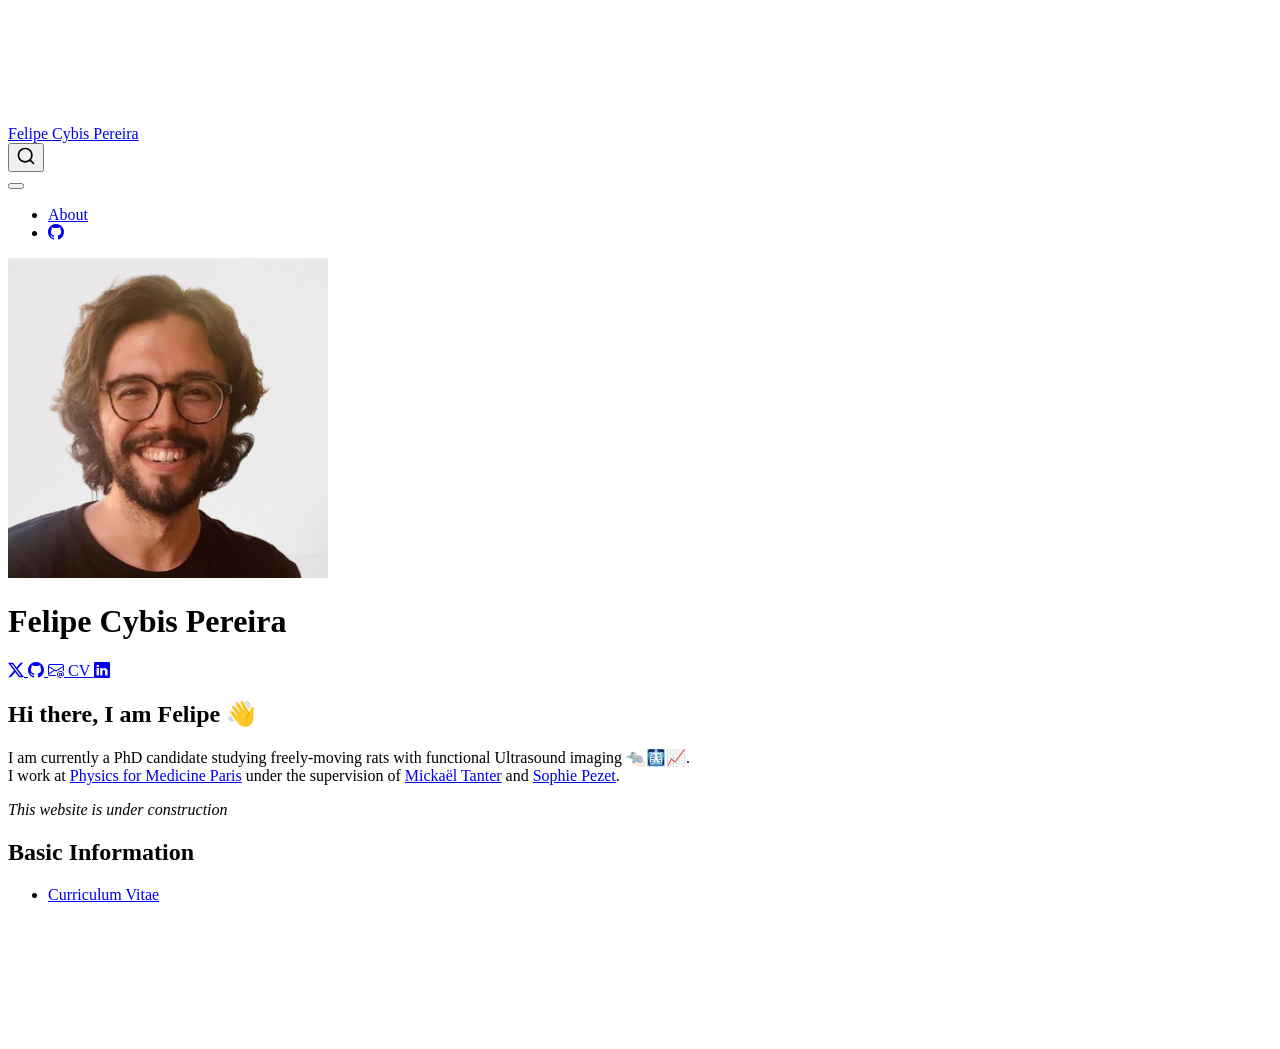
==== index.html @ 660c658f "Built site for gh-pages" ====
<!DOCTYPE html>
<html xmlns="http://www.w3.org/1999/xhtml" lang="en" xml:lang="en"><head>

<meta charset="utf-8">
<meta name="generator" content="quarto-1.5.45">

<meta name="viewport" content="width=device-width, initial-scale=1.0, user-scalable=yes">


<title>Felipe Cybis Pereira</title>
<style>
code{white-space: pre-wrap;}
span.smallcaps{font-variant: small-caps;}
div.columns{display: flex; gap: min(4vw, 1.5em);}
div.column{flex: auto; overflow-x: auto;}
div.hanging-indent{margin-left: 1.5em; text-indent: -1.5em;}
ul.task-list{list-style: none;}
ul.task-list li input[type="checkbox"] {
  width: 0.8em;
  margin: 0 0.8em 0.2em -1em; /* quarto-specific, see https://github.com/quarto-dev/quarto-cli/issues/4556 */ 
  vertical-align: middle;
}
</style>


<script src="site_libs/quarto-nav/quarto-nav.js"></script>
<script src="site_libs/quarto-nav/headroom.min.js"></script>
<script src="site_libs/clipboard/clipboard.min.js"></script>
<script src="site_libs/quarto-search/autocomplete.umd.js"></script>
<script src="site_libs/quarto-search/fuse.min.js"></script>
<script src="site_libs/quarto-search/quarto-search.js"></script>
<meta name="quarto:offset" content="./">
<script src="site_libs/quarto-html/quarto.js"></script>
<script src="site_libs/quarto-html/popper.min.js"></script>
<script src="site_libs/quarto-html/tippy.umd.min.js"></script>
<link href="site_libs/quarto-html/tippy.css" rel="stylesheet">
<link href="site_libs/quarto-html/quarto-syntax-highlighting.css" rel="stylesheet" id="quarto-text-highlighting-styles">
<script src="site_libs/bootstrap/bootstrap.min.js"></script>
<link href="site_libs/bootstrap/bootstrap-icons.css" rel="stylesheet">
<link href="site_libs/bootstrap/bootstrap.min.css" rel="stylesheet" id="quarto-bootstrap" data-mode="light">
<script id="quarto-search-options" type="application/json">{
  "location": "navbar",
  "copy-button": false,
  "collapse-after": 3,
  "panel-placement": "end",
  "type": "overlay",
  "limit": 50,
  "keyboard-shortcut": [
    "f",
    "/",
    "s"
  ],
  "show-item-context": false,
  "language": {
    "search-no-results-text": "No results",
    "search-matching-documents-text": "matching documents",
    "search-copy-link-title": "Copy link to search",
    "search-hide-matches-text": "Hide additional matches",
    "search-more-match-text": "more match in this document",
    "search-more-matches-text": "more matches in this document",
    "search-clear-button-title": "Clear",
    "search-text-placeholder": "",
    "search-detached-cancel-button-title": "Cancel",
    "search-submit-button-title": "Submit",
    "search-label": "Search"
  }
}</script>


<link rel="stylesheet" href="styles.css">
</head>

<body class="nav-fixed">

<div id="quarto-search-results"></div>
  <header id="quarto-header" class="headroom fixed-top">
    <nav class="navbar navbar-expand-lg " data-bs-theme="dark">
      <div class="navbar-container container-fluid">
      <div class="navbar-brand-container mx-auto">
    <a class="navbar-brand" href="./index.html">
    <span class="navbar-title">Felipe Cybis Pereira</span>
    </a>
  </div>
            <div id="quarto-search" class="" title="Search"></div>
          <button class="navbar-toggler" type="button" data-bs-toggle="collapse" data-bs-target="#navbarCollapse" aria-controls="navbarCollapse" role="menu" aria-expanded="false" aria-label="Toggle navigation" onclick="if (window.quartoToggleHeadroom) { window.quartoToggleHeadroom(); }">
  <span class="navbar-toggler-icon"></span>
</button>
          <div class="collapse navbar-collapse" id="navbarCollapse">
            <ul class="navbar-nav navbar-nav-scroll ms-auto">
  <li class="nav-item">
    <a class="nav-link active" href="./index.html" aria-current="page"> 
<span class="menu-text">About</span></a>
  </li>  
  <li class="nav-item compact">
    <a class="nav-link" href="https://github.com/FelipeCybis/felipecybis.github.io"> <i class="bi bi-github" role="img">
</i> 
<span class="menu-text"></span></a>
  </li>  
</ul>
          </div> <!-- /navcollapse -->
            <div class="quarto-navbar-tools">
</div>
      </div> <!-- /container-fluid -->
    </nav>
</header>
<!-- content -->
<div id="quarto-content" class="quarto-container page-columns page-rows-contents page-layout-full page-navbar">
<!-- sidebar -->
<!-- margin-sidebar -->
    
<!-- main -->
<div class="quarto-about-trestles column-page">
  <div class="about-entity">
    <img src="img/profile.png" class="about-image
  round " style="height: 20em; width: 20em;">
<header id="title-block-header" class="quarto-title-block default">
<div class="quarto-title">
<h1 class="title">Felipe Cybis Pereira</h1>
</div>
<div class="quarto-title-meta column-page">
  </div>
</header>
    <div class="about-links">
  <a href="https://x.com/FCybis" class="about-link" rel="" target="">
    <i class="bi bi-twitter-x"></i>
     <span class="about-link-text"></span>
  </a>
  <a href="https://github.com/FelipeCybis" class="about-link" rel="" target="">
    <i class="bi bi-github"></i>
     <span class="about-link-text"></span>
  </a>
  <a href="mailto:felipe.cybispereira@gmail.com" class="about-link" rel="" target="">
    <i class="bi bi-envelope-at"></i>
     <span class="about-link-text"></span>
  </a>
  <a href="https://felipecybis.github.io/curriculum_vitae/resume.pdf" class="about-link" rel="" target="">
    <i class="bi bi-CV"></i>
     <span class="about-link-text">CV</span>
  </a>
  <a href="https://www.linkedin.com/in/felipe-cybis-pereira-52ba0214b/" class="about-link" rel="" target="">
    <i class="bi bi-linkedin"></i>
     <span class="about-link-text"></span>
  </a>
</div>
  </div>
  <div class="about-contents"><main class="content column-page" id="quarto-document-content">
<section id="hi-there-i-am-felipe" class="level2">
<h2 data-anchor-id="hi-there-i-am-felipe">Hi there, I am Felipe 👋</h2>
<p>I am currently a PhD candidate studying freely-moving rats with functional Ultrasound imaging 🐀🩻📈.<br>
I work at <a href="https://www.physicsformedicine.espci.fr">Physics for Medicine Paris</a> under the supervision of <a href="https://www.physicsformedicine.espci.fr/tanter-mickael/">Mickaël Tanter</a> and <a href="https://www.physicsformedicine.espci.fr/pezet-sophie/">Sophie Pezet</a>.</p>
<p><em>This website is under construction</em></p>
</section>
<section id="basic-information" class="level2">
<h2 data-anchor-id="basic-information">Basic Information</h2>
<ul>
<li><a href="https://felipecybis.github.io/curriculum_vitae/resume.pdf">Curriculum Vitae</a></li>
</ul>


</section>
</main></div>
</div>
 <!-- /main -->
<script id="quarto-html-after-body" type="application/javascript">
window.document.addEventListener("DOMContentLoaded", function (event) {
  const toggleBodyColorMode = (bsSheetEl) => {
    const mode = bsSheetEl.getAttribute("data-mode");
    const bodyEl = window.document.querySelector("body");
    if (mode === "dark") {
      bodyEl.classList.add("quarto-dark");
      bodyEl.classList.remove("quarto-light");
    } else {
      bodyEl.classList.add("quarto-light");
      bodyEl.classList.remove("quarto-dark");
    }
  }
  const toggleBodyColorPrimary = () => {
    const bsSheetEl = window.document.querySelector("link#quarto-bootstrap");
    if (bsSheetEl) {
      toggleBodyColorMode(bsSheetEl);
    }
  }
  toggleBodyColorPrimary();  
  const isCodeAnnotation = (el) => {
    for (const clz of el.classList) {
      if (clz.startsWith('code-annotation-')) {                     
        return true;
      }
    }
    return false;
  }
  const onCopySuccess = function(e) {
    // button target
    const button = e.trigger;
    // don't keep focus
    button.blur();
    // flash "checked"
    button.classList.add('code-copy-button-checked');
    var currentTitle = button.getAttribute("title");
    button.setAttribute("title", "Copied!");
    let tooltip;
    if (window.bootstrap) {
      button.setAttribute("data-bs-toggle", "tooltip");
      button.setAttribute("data-bs-placement", "left");
      button.setAttribute("data-bs-title", "Copied!");
      tooltip = new bootstrap.Tooltip(button, 
        { trigger: "manual", 
          customClass: "code-copy-button-tooltip",
          offset: [0, -8]});
      tooltip.show();    
    }
    setTimeout(function() {
      if (tooltip) {
        tooltip.hide();
        button.removeAttribute("data-bs-title");
        button.removeAttribute("data-bs-toggle");
        button.removeAttribute("data-bs-placement");
      }
      button.setAttribute("title", currentTitle);
      button.classList.remove('code-copy-button-checked');
    }, 1000);
    // clear code selection
    e.clearSelection();
  }
  const getTextToCopy = function(trigger) {
      const codeEl = trigger.previousElementSibling.cloneNode(true);
      for (const childEl of codeEl.children) {
        if (isCodeAnnotation(childEl)) {
          childEl.remove();
        }
      }
      return codeEl.innerText;
  }
  const clipboard = new window.ClipboardJS('.code-copy-button:not([data-in-quarto-modal])', {
    text: getTextToCopy
  });
  clipboard.on('success', onCopySuccess);
  if (window.document.getElementById('quarto-embedded-source-code-modal')) {
    // For code content inside modals, clipBoardJS needs to be initialized with a container option
    // TODO: Check when it could be a function (https://github.com/zenorocha/clipboard.js/issues/860)
    const clipboardModal = new window.ClipboardJS('.code-copy-button[data-in-quarto-modal]', {
      text: getTextToCopy,
      container: window.document.getElementById('quarto-embedded-source-code-modal')
    });
    clipboardModal.on('success', onCopySuccess);
  }
    var localhostRegex = new RegExp(/^(?:http|https):\/\/localhost\:?[0-9]*\//);
    var mailtoRegex = new RegExp(/^mailto:/);
      var filterRegex = new RegExp("https:\/\/FelipeCybis\.github\.io\/felipecybis\.github\.io\/");
    var isInternal = (href) => {
        return filterRegex.test(href) || localhostRegex.test(href) || mailtoRegex.test(href);
    }
    // Inspect non-navigation links and adorn them if external
 	var links = window.document.querySelectorAll('a[href]:not(.nav-link):not(.navbar-brand):not(.toc-action):not(.sidebar-link):not(.sidebar-item-toggle):not(.pagination-link):not(.no-external):not([aria-hidden]):not(.dropdown-item):not(.quarto-navigation-tool):not(.about-link)');
    for (var i=0; i<links.length; i++) {
      const link = links[i];
      if (!isInternal(link.href)) {
        // undo the damage that might have been done by quarto-nav.js in the case of
        // links that we want to consider external
        if (link.dataset.originalHref !== undefined) {
          link.href = link.dataset.originalHref;
        }
      }
    }
  function tippyHover(el, contentFn, onTriggerFn, onUntriggerFn) {
    const config = {
      allowHTML: true,
      maxWidth: 500,
      delay: 100,
      arrow: false,
      appendTo: function(el) {
          return el.parentElement;
      },
      interactive: true,
      interactiveBorder: 10,
      theme: 'quarto',
      placement: 'bottom-start',
    };
    if (contentFn) {
      config.content = contentFn;
    }
    if (onTriggerFn) {
      config.onTrigger = onTriggerFn;
    }
    if (onUntriggerFn) {
      config.onUntrigger = onUntriggerFn;
    }
    window.tippy(el, config); 
  }
  const noterefs = window.document.querySelectorAll('a[role="doc-noteref"]');
  for (var i=0; i<noterefs.length; i++) {
    const ref = noterefs[i];
    tippyHover(ref, function() {
      // use id or data attribute instead here
      let href = ref.getAttribute('data-footnote-href') || ref.getAttribute('href');
      try { href = new URL(href).hash; } catch {}
      const id = href.replace(/^#\/?/, "");
      const note = window.document.getElementById(id);
      if (note) {
        return note.innerHTML;
      } else {
        return "";
      }
    });
  }
  const xrefs = window.document.querySelectorAll('a.quarto-xref');
  const processXRef = (id, note) => {
    // Strip column container classes
    const stripColumnClz = (el) => {
      el.classList.remove("page-full", "page-columns");
      if (el.children) {
        for (const child of el.children) {
          stripColumnClz(child);
        }
      }
    }
    stripColumnClz(note)
    if (id === null || id.startsWith('sec-')) {
      // Special case sections, only their first couple elements
      const container = document.createElement("div");
      if (note.children && note.children.length > 2) {
        container.appendChild(note.children[0].cloneNode(true));
        for (let i = 1; i < note.children.length; i++) {
          const child = note.children[i];
          if (child.tagName === "P" && child.innerText === "") {
            continue;
          } else {
            container.appendChild(child.cloneNode(true));
            break;
          }
        }
        if (window.Quarto?.typesetMath) {
          window.Quarto.typesetMath(container);
        }
        return container.innerHTML
      } else {
        if (window.Quarto?.typesetMath) {
          window.Quarto.typesetMath(note);
        }
        return note.innerHTML;
      }
    } else {
      // Remove any anchor links if they are present
      const anchorLink = note.querySelector('a.anchorjs-link');
      if (anchorLink) {
        anchorLink.remove();
      }
      if (window.Quarto?.typesetMath) {
        window.Quarto.typesetMath(note);
      }
      // TODO in 1.5, we should make sure this works without a callout special case
      if (note.classList.contains("callout")) {
        return note.outerHTML;
      } else {
        return note.innerHTML;
      }
    }
  }
  for (var i=0; i<xrefs.length; i++) {
    const xref = xrefs[i];
    tippyHover(xref, undefined, function(instance) {
      instance.disable();
      let url = xref.getAttribute('href');
      let hash = undefined; 
      if (url.startsWith('#')) {
        hash = url;
      } else {
        try { hash = new URL(url).hash; } catch {}
      }
      if (hash) {
        const id = hash.replace(/^#\/?/, "");
        const note = window.document.getElementById(id);
        if (note !== null) {
          try {
            const html = processXRef(id, note.cloneNode(true));
            instance.setContent(html);
          } finally {
            instance.enable();
            instance.show();
          }
        } else {
          // See if we can fetch this
          fetch(url.split('#')[0])
          .then(res => res.text())
          .then(html => {
            const parser = new DOMParser();
            const htmlDoc = parser.parseFromString(html, "text/html");
            const note = htmlDoc.getElementById(id);
            if (note !== null) {
              const html = processXRef(id, note);
              instance.setContent(html);
            } 
          }).finally(() => {
            instance.enable();
            instance.show();
          });
        }
      } else {
        // See if we can fetch a full url (with no hash to target)
        // This is a special case and we should probably do some content thinning / targeting
        fetch(url)
        .then(res => res.text())
        .then(html => {
          const parser = new DOMParser();
          const htmlDoc = parser.parseFromString(html, "text/html");
          const note = htmlDoc.querySelector('main.content');
          if (note !== null) {
            // This should only happen for chapter cross references
            // (since there is no id in the URL)
            // remove the first header
            if (note.children.length > 0 && note.children[0].tagName === "HEADER") {
              note.children[0].remove();
            }
            const html = processXRef(null, note);
            instance.setContent(html);
          } 
        }).finally(() => {
          instance.enable();
          instance.show();
        });
      }
    }, function(instance) {
    });
  }
      let selectedAnnoteEl;
      const selectorForAnnotation = ( cell, annotation) => {
        let cellAttr = 'data-code-cell="' + cell + '"';
        let lineAttr = 'data-code-annotation="' +  annotation + '"';
        const selector = 'span[' + cellAttr + '][' + lineAttr + ']';
        return selector;
      }
      const selectCodeLines = (annoteEl) => {
        const doc = window.document;
        const targetCell = annoteEl.getAttribute("data-target-cell");
        const targetAnnotation = annoteEl.getAttribute("data-target-annotation");
        const annoteSpan = window.document.querySelector(selectorForAnnotation(targetCell, targetAnnotation));
        const lines = annoteSpan.getAttribute("data-code-lines").split(",");
        const lineIds = lines.map((line) => {
          return targetCell + "-" + line;
        })
        let top = null;
        let height = null;
        let parent = null;
        if (lineIds.length > 0) {
            //compute the position of the single el (top and bottom and make a div)
            const el = window.document.getElementById(lineIds[0]);
            top = el.offsetTop;
            height = el.offsetHeight;
            parent = el.parentElement.parentElement;
          if (lineIds.length > 1) {
            const lastEl = window.document.getElementById(lineIds[lineIds.length - 1]);
            const bottom = lastEl.offsetTop + lastEl.offsetHeight;
            height = bottom - top;
          }
          if (top !== null && height !== null && parent !== null) {
            // cook up a div (if necessary) and position it 
            let div = window.document.getElementById("code-annotation-line-highlight");
            if (div === null) {
              div = window.document.createElement("div");
              div.setAttribute("id", "code-annotation-line-highlight");
              div.style.position = 'absolute';
              parent.appendChild(div);
            }
            div.style.top = top - 2 + "px";
            div.style.height = height + 4 + "px";
            div.style.left = 0;
            let gutterDiv = window.document.getElementById("code-annotation-line-highlight-gutter");
            if (gutterDiv === null) {
              gutterDiv = window.document.createElement("div");
              gutterDiv.setAttribute("id", "code-annotation-line-highlight-gutter");
              gutterDiv.style.position = 'absolute';
              const codeCell = window.document.getElementById(targetCell);
              const gutter = codeCell.querySelector('.code-annotation-gutter');
              gutter.appendChild(gutterDiv);
            }
            gutterDiv.style.top = top - 2 + "px";
            gutterDiv.style.height = height + 4 + "px";
          }
          selectedAnnoteEl = annoteEl;
        }
      };
      const unselectCodeLines = () => {
        const elementsIds = ["code-annotation-line-highlight", "code-annotation-line-highlight-gutter"];
        elementsIds.forEach((elId) => {
          const div = window.document.getElementById(elId);
          if (div) {
            div.remove();
          }
        });
        selectedAnnoteEl = undefined;
      };
        // Handle positioning of the toggle
    window.addEventListener(
      "resize",
      throttle(() => {
        elRect = undefined;
        if (selectedAnnoteEl) {
          selectCodeLines(selectedAnnoteEl);
        }
      }, 10)
    );
    function throttle(fn, ms) {
    let throttle = false;
    let timer;
      return (...args) => {
        if(!throttle) { // first call gets through
            fn.apply(this, args);
            throttle = true;
        } else { // all the others get throttled
            if(timer) clearTimeout(timer); // cancel #2
            timer = setTimeout(() => {
              fn.apply(this, args);
              timer = throttle = false;
            }, ms);
        }
      };
    }
      // Attach click handler to the DT
      const annoteDls = window.document.querySelectorAll('dt[data-target-cell]');
      for (const annoteDlNode of annoteDls) {
        annoteDlNode.addEventListener('click', (event) => {
          const clickedEl = event.target;
          if (clickedEl !== selectedAnnoteEl) {
            unselectCodeLines();
            const activeEl = window.document.querySelector('dt[data-target-cell].code-annotation-active');
            if (activeEl) {
              activeEl.classList.remove('code-annotation-active');
            }
            selectCodeLines(clickedEl);
            clickedEl.classList.add('code-annotation-active');
          } else {
            // Unselect the line
            unselectCodeLines();
            clickedEl.classList.remove('code-annotation-active');
          }
        });
      }
  const findCites = (el) => {
    const parentEl = el.parentElement;
    if (parentEl) {
      const cites = parentEl.dataset.cites;
      if (cites) {
        return {
          el,
          cites: cites.split(' ')
        };
      } else {
        return findCites(el.parentElement)
      }
    } else {
      return undefined;
    }
  };
  var bibliorefs = window.document.querySelectorAll('a[role="doc-biblioref"]');
  for (var i=0; i<bibliorefs.length; i++) {
    const ref = bibliorefs[i];
    const citeInfo = findCites(ref);
    if (citeInfo) {
      tippyHover(citeInfo.el, function() {
        var popup = window.document.createElement('div');
        citeInfo.cites.forEach(function(cite) {
          var citeDiv = window.document.createElement('div');
          citeDiv.classList.add('hanging-indent');
          citeDiv.classList.add('csl-entry');
          var biblioDiv = window.document.getElementById('ref-' + cite);
          if (biblioDiv) {
            citeDiv.innerHTML = biblioDiv.innerHTML;
          }
          popup.appendChild(citeDiv);
        });
        return popup.innerHTML;
      });
    }
  }
});
</script>
</div> <!-- /content -->




</body></html>
---- site_libs/quarto-html/tippy.css ----
.tippy-box[data-animation=fade][data-state=hidden]{opacity:0}[data-tippy-root]{max-width:calc(100vw - 10px)}.tippy-box{position:relative;background-color:#333;color:#fff;border-radius:4px;font-size:14px;line-height:1.4;white-space:normal;outline:0;transition-property:transform,visibility,opacity}.tippy-box[data-placement^=top]>.tippy-arrow{bottom:0}.tippy-box[data-placement^=top]>.tippy-arrow:before{bottom:-7px;left:0;border-width:8px 8px 0;border-top-color:initial;transform-origin:center top}.tippy-box[data-placement^=bottom]>.tippy-arrow{top:0}.tippy-box[data-placement^=bottom]>.tippy-arrow:before{top:-7px;left:0;border-width:0 8px 8px;border-bottom-color:initial;transform-origin:center bottom}.tippy-box[data-placement^=left]>.tippy-arrow{right:0}.tippy-box[data-placement^=left]>.tippy-arrow:before{border-width:8px 0 8px 8px;border-left-color:initial;right:-7px;transform-origin:center left}.tippy-box[data-placement^=right]>.tippy-arrow{left:0}.tippy-box[data-placement^=right]>.tippy-arrow:before{left:-7px;border-width:8px 8px 8px 0;border-right-color:initial;transform-origin:center right}.tippy-box[data-inertia][data-state=visible]{transition-timing-function:cubic-bezier(.54,1.5,.38,1.11)}.tippy-arrow{width:16px;height:16px;color:#333}.tippy-arrow:before{content:"";position:absolute;border-color:transparent;border-style:solid}.tippy-content{position:relative;padding:5px 9px;z-index:1}
---- site_libs/quarto-html/quarto-syntax-highlighting.css ----
/* quarto syntax highlight colors */
:root {
  --quarto-hl-ot-color: #003B4F;
  --quarto-hl-at-color: #657422;
  --quarto-hl-ss-color: #20794D;
  --quarto-hl-an-color: #5E5E5E;
  --quarto-hl-fu-color: #4758AB;
  --quarto-hl-st-color: #20794D;
  --quarto-hl-cf-color: #003B4F;
  --quarto-hl-op-color: #5E5E5E;
  --quarto-hl-er-color: #AD0000;
  --quarto-hl-bn-color: #AD0000;
  --quarto-hl-al-color: #AD0000;
  --quarto-hl-va-color: #111111;
  --quarto-hl-bu-color: inherit;
  --quarto-hl-ex-color: inherit;
  --quarto-hl-pp-color: #AD0000;
  --quarto-hl-in-color: #5E5E5E;
  --quarto-hl-vs-color: #20794D;
  --quarto-hl-wa-color: #5E5E5E;
  --quarto-hl-do-color: #5E5E5E;
  --quarto-hl-im-color: #00769E;
  --quarto-hl-ch-color: #20794D;
  --quarto-hl-dt-color: #AD0000;
  --quarto-hl-fl-color: #AD0000;
  --quarto-hl-co-color: #5E5E5E;
  --quarto-hl-cv-color: #5E5E5E;
  --quarto-hl-cn-color: #8f5902;
  --quarto-hl-sc-color: #5E5E5E;
  --quarto-hl-dv-color: #AD0000;
  --quarto-hl-kw-color: #003B4F;
}

/* other quarto variables */
:root {
  --quarto-font-monospace: SFMono-Regular, Menlo, Monaco, Consolas, "Liberation Mono", "Courier New", monospace;
}

pre > code.sourceCode > span {
  color: #003B4F;
}

code span {
  color: #003B4F;
}

code.sourceCode > span {
  color: #003B4F;
}

div.sourceCode,
div.sourceCode pre.sourceCode {
  color: #003B4F;
}

code span.ot {
  color: #003B4F;
  font-style: inherit;
}

code span.at {
  color: #657422;
  font-style: inherit;
}

code span.ss {
  color: #20794D;
  font-style: inherit;
}

code span.an {
  color: #5E5E5E;
  font-style: inherit;
}

code span.fu {
  color: #4758AB;
  font-style: inherit;
}

code span.st {
  color: #20794D;
  font-style: inherit;
}

code span.cf {
  color: #003B4F;
  font-weight: bold;
  font-style: inherit;
}

code span.op {
  color: #5E5E5E;
  font-style: inherit;
}

code span.er {
  color: #AD0000;
  font-style: inherit;
}

code span.bn {
  color: #AD0000;
  font-style: inherit;
}

code span.al {
  color: #AD0000;
  font-style: inherit;
}

code span.va {
  color: #111111;
  font-style: inherit;
}

code span.bu {
  font-style: inherit;
}

code span.ex {
  font-style: inherit;
}

code span.pp {
  color: #AD0000;
  font-style: inherit;
}

code span.in {
  color: #5E5E5E;
  font-style: inherit;
}

code span.vs {
  color: #20794D;
  font-style: inherit;
}

code span.wa {
  color: #5E5E5E;
  font-style: italic;
}

code span.do {
  color: #5E5E5E;
  font-style: italic;
}

code span.im {
  color: #00769E;
  font-style: inherit;
}

code span.ch {
  color: #20794D;
  font-style: inherit;
}

code span.dt {
  color: #AD0000;
  font-style: inherit;
}

code span.fl {
  color: #AD0000;
  font-style: inherit;
}

code span.co {
  color: #5E5E5E;
  font-style: inherit;
}

code span.cv {
  color: #5E5E5E;
  font-style: italic;
}

code span.cn {
  color: #8f5902;
  font-style: inherit;
}

code span.sc {
  color: #5E5E5E;
  font-style: inherit;
}

code span.dv {
  color: #AD0000;
  font-style: inherit;
}

code span.kw {
  color: #003B4F;
  font-weight: bold;
  font-style: inherit;
}

.prevent-inlining {
  content: "</";
}

/*# sourceMappingURL=debc5d5d77c3f9108843748ff7464032.css.map */
---- styles.css ----
/* css styles */
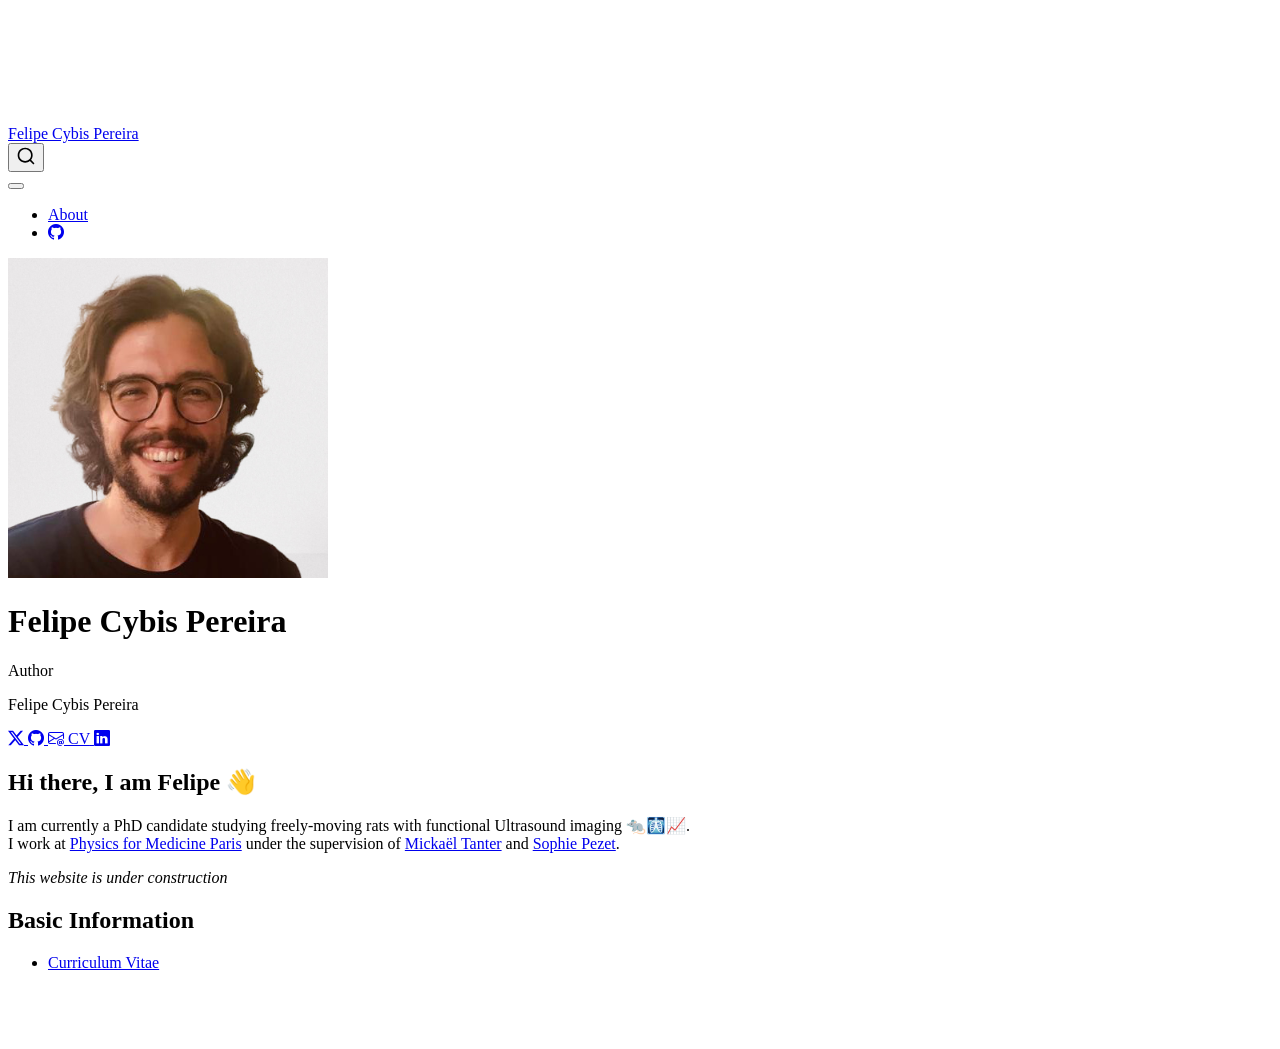
==== commit 81c1b7e9: "Built site for gh-pages" ====
--- a/index.html
+++ b/index.html
@@ -6,6 +6,7 @@
 
 <meta name="viewport" content="width=device-width, initial-scale=1.0, user-scalable=yes">
 
+<meta name="author" content="Felipe Cybis Pereira">
 
 <title>Felipe Cybis Pereira</title>
 <style>
@@ -118,6 +119,12 @@
 <h1 class="title">Felipe Cybis Pereira</h1>
 </div>
 <div class="quarto-title-meta column-page">
+    <div>
+    <div class="quarto-title-meta-heading">Author</div>
+    <div class="quarto-title-meta-contents">
+             <p>Felipe Cybis Pereira </p>
+          </div>
+  </div>
   </div>
 </header>
     <div class="about-links">
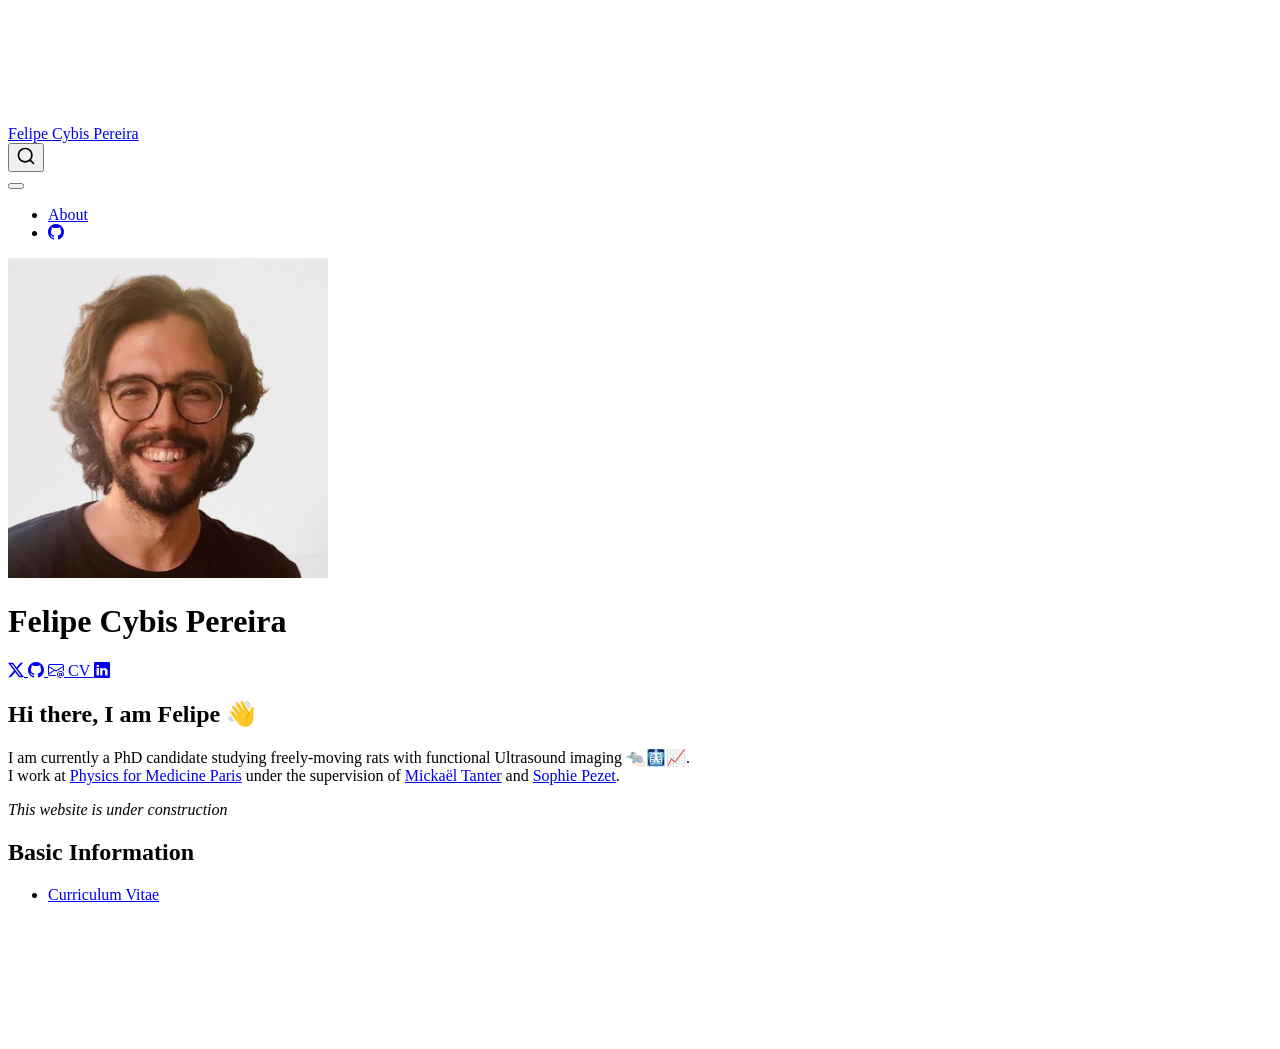
==== commit 0383cc3f: "Built site for gh-pages" ====
--- a/index.html
+++ b/index.html
@@ -6,7 +6,6 @@
 
 <meta name="viewport" content="width=device-width, initial-scale=1.0, user-scalable=yes">
 
-<meta name="author" content="Felipe Cybis Pereira">
 
 <title>Felipe Cybis Pereira</title>
 <style>
@@ -119,12 +118,6 @@
 <h1 class="title">Felipe Cybis Pereira</h1>
 </div>
 <div class="quarto-title-meta column-page">
-    <div>
-    <div class="quarto-title-meta-heading">Author</div>
-    <div class="quarto-title-meta-contents">
-             <p>Felipe Cybis Pereira </p>
-          </div>
-  </div>
   </div>
 </header>
     <div class="about-links">
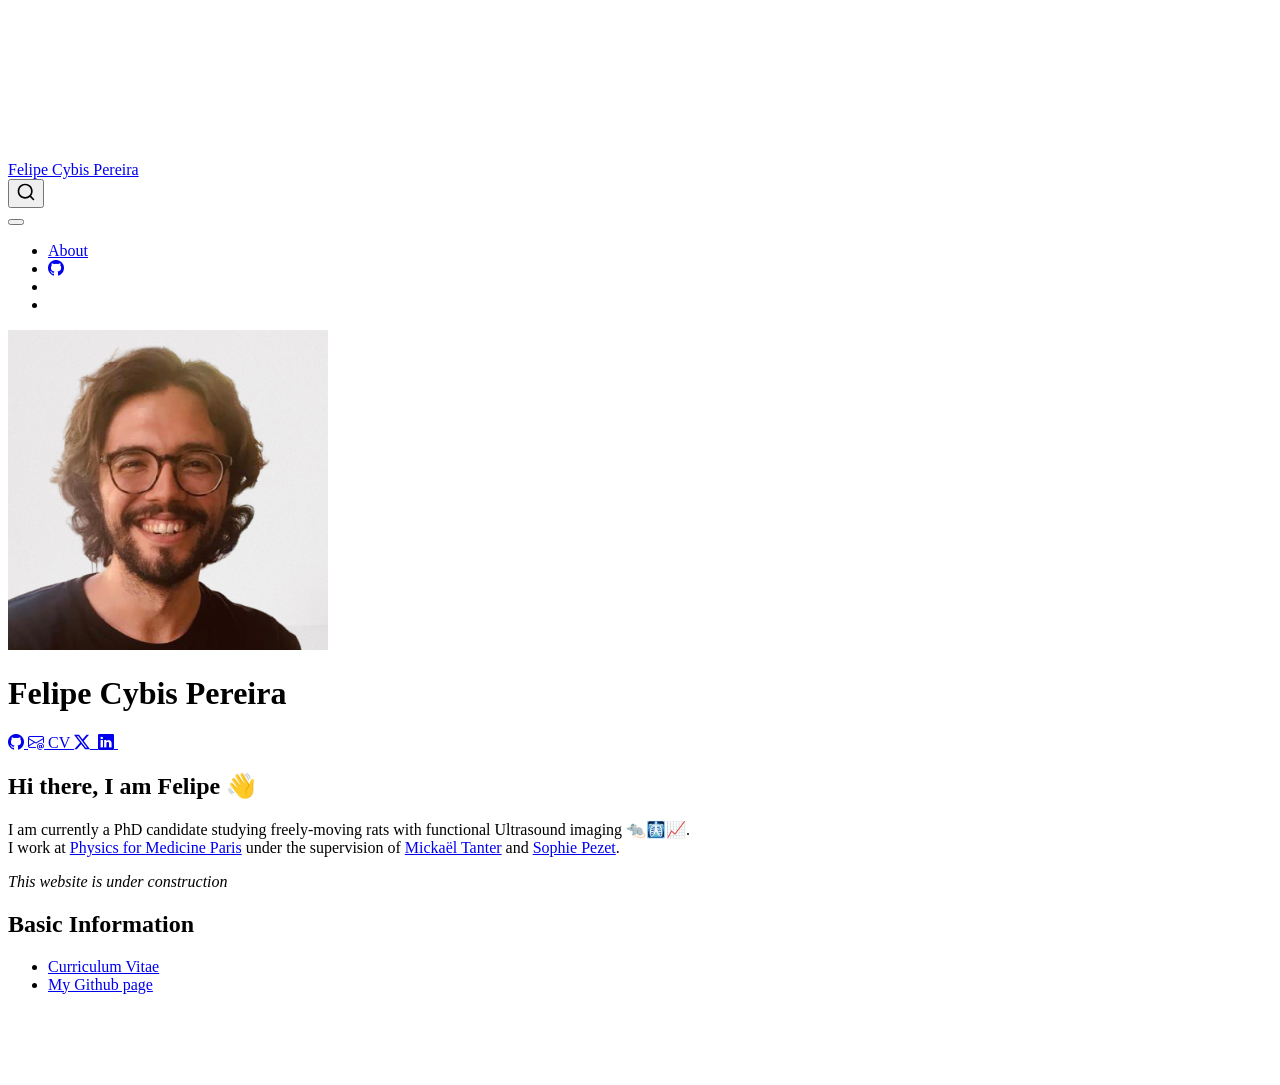
==== commit a3eac112: "Built site for gh-pages" ====
--- a/index.html
+++ b/index.html
@@ -38,6 +38,7 @@
 <script src="site_libs/bootstrap/bootstrap.min.js"></script>
 <link href="site_libs/bootstrap/bootstrap-icons.css" rel="stylesheet">
 <link href="site_libs/bootstrap/bootstrap.min.css" rel="stylesheet" id="quarto-bootstrap" data-mode="light">
+<script src="site_libs/quarto-contrib/iconify-2.1.0/iconify-icon.min.js"></script>
 <script id="quarto-search-options" type="application/json">{
   "location": "navbar",
   "copy-button": false,
@@ -95,6 +96,14 @@
     <a class="nav-link" href="https://github.com/FelipeCybis/felipecybis.github.io"> <i class="bi bi-github" role="img">
 </i> 
 <span class="menu-text"></span></a>
+  </li>  
+  <li class="nav-item">
+    <a class="nav-link" href="https://bsky.app/profile/felipecybis.bsky.social"> 
+<span class="menu-text"><iconify-icon role="img" inline="" icon="fa6-brands:bluesky" aria-label="Icon bluesky from fa6-brands Iconify.design set." title="Icon bluesky from fa6-brands Iconify.design set."></iconify-icon></span></a>
+  </li>  
+  <li class="nav-item">
+    <a class="nav-link" href="https://orcid.org/0009-0009-6124-0466"> 
+<span class="menu-text"><iconify-icon role="img" inline="" icon="fa6-brands:orcid" aria-label="Icon orcid from fa6-brands Iconify.design set." title="Icon orcid from fa6-brands Iconify.design set."></iconify-icon></span></a>
   </li>  
 </ul>
           </div> <!-- /navcollapse -->
@@ -121,25 +130,30 @@
   </div>
 </header>
     <div class="about-links">
+  <a href="https://github.com/FelipeCybis" class="about-link" rel="" target="">
+    <i class="bi bi-github"></i>
+     <span class="about-link-text"></span>
+  </a>
+  <a href="mailto:felipe.cybispereira@gmail.com" class="about-link" rel="" target="">
+    <i class="bi bi-envelope-at"></i>
+     <span class="about-link-text"></span>
+  </a>
+  <a href="https://felipecybis.github.io/curriculum_vitae/resume.pdf" class="about-link" rel="" target="">
+     <span class="about-link-text">CV</span>
+  </a>
   <a href="https://x.com/FCybis" class="about-link" rel="" target="">
     <i class="bi bi-twitter-x"></i>
      <span class="about-link-text"></span>
   </a>
-  <a href="https://github.com/FelipeCybis" class="about-link" rel="" target="">
-    <i class="bi bi-github"></i>
-     <span class="about-link-text"></span>
-  </a>
-  <a href="mailto:felipe.cybispereira@gmail.com" class="about-link" rel="" target="">
-    <i class="bi bi-envelope-at"></i>
-     <span class="about-link-text"></span>
-  </a>
-  <a href="https://felipecybis.github.io/curriculum_vitae/resume.pdf" class="about-link" rel="" target="">
-    <i class="bi bi-CV"></i>
-     <span class="about-link-text">CV</span>
+  <a href="https://bsky.app/profile/felipecybis.bsky.social" class="about-link" rel="" target="">
+     <span class="about-link-text"><iconify-icon role="img" inline="" icon="fa6-brands:bluesky" aria-label="Icon bluesky from fa6-brands Iconify.design set." title="Icon bluesky from fa6-brands Iconify.design set."></iconify-icon></span>
   </a>
   <a href="https://www.linkedin.com/in/felipe-cybis-pereira-52ba0214b/" class="about-link" rel="" target="">
     <i class="bi bi-linkedin"></i>
      <span class="about-link-text"></span>
+  </a>
+  <a href="https://orcid.org/0009-0009-6124-0466" class="about-link" rel="" target="">
+     <span class="about-link-text"><iconify-icon role="img" inline="" icon="fa6-brands:orcid" aria-label="Icon orcid from fa6-brands Iconify.design set." title="Icon orcid from fa6-brands Iconify.design set."></iconify-icon></span>
   </a>
 </div>
   </div>
@@ -154,6 +168,7 @@
 <h2 data-anchor-id="basic-information">Basic Information</h2>
 <ul>
 <li><a href="https://felipecybis.github.io/curriculum_vitae/resume.pdf">Curriculum Vitae</a></li>
+<li><a href="https://github.com/FelipeCybis">My Github page</a></li>
 </ul>
 
 
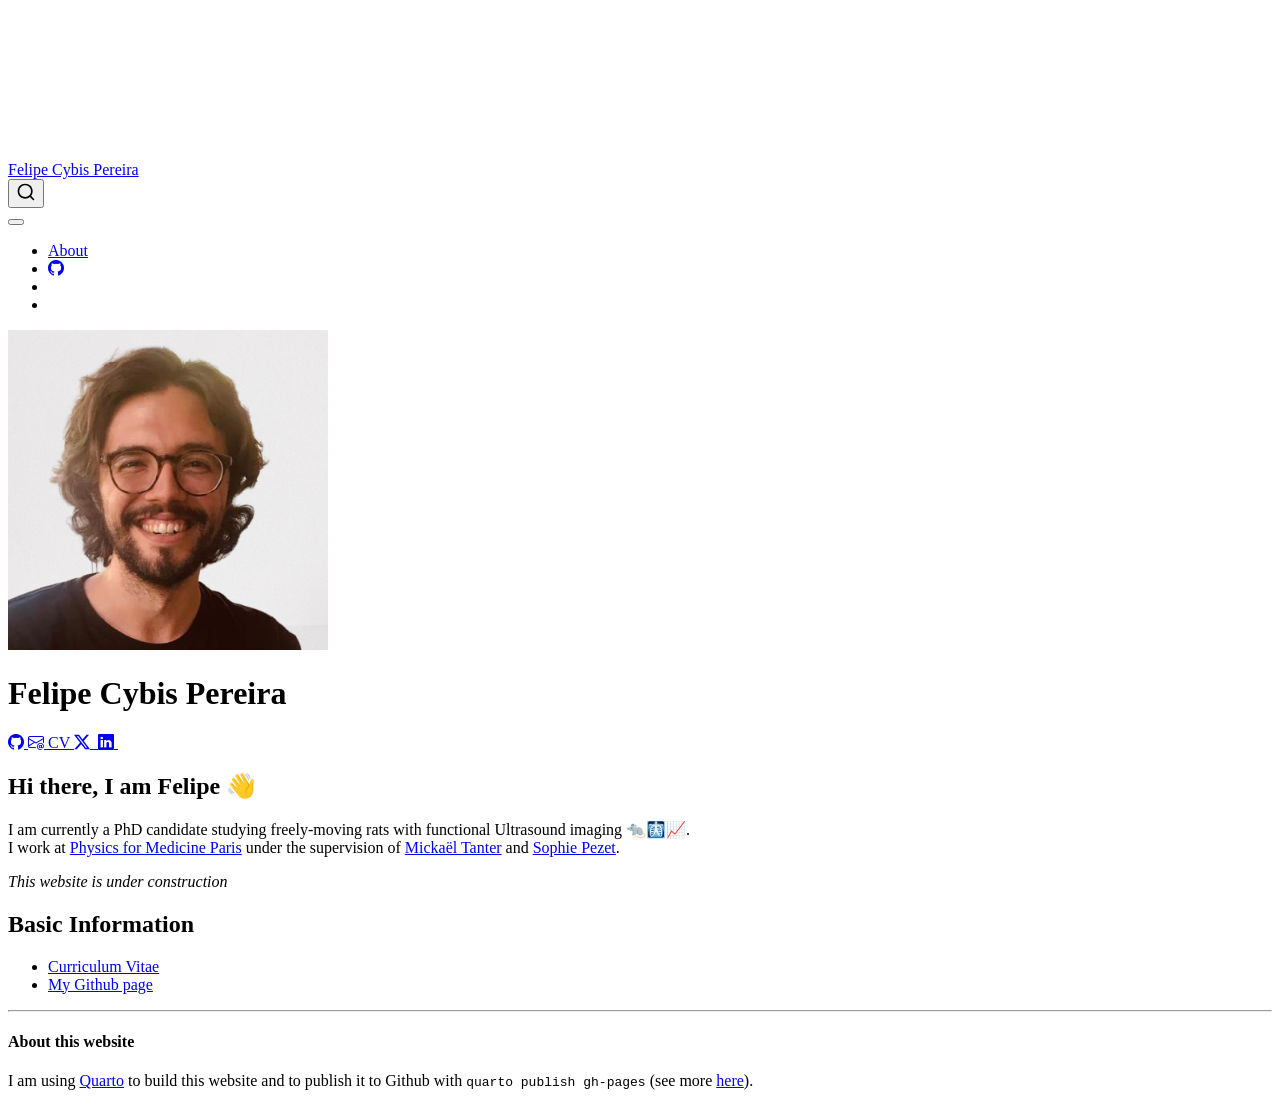
==== commit 5a44f37a: "Built site for gh-pages" ====
--- a/index.html
+++ b/index.html
@@ -170,8 +170,13 @@
 <li><a href="https://felipecybis.github.io/curriculum_vitae/resume.pdf">Curriculum Vitae</a></li>
 <li><a href="https://github.com/FelipeCybis">My Github page</a></li>
 </ul>
-
-
+<hr>
+<section id="about-this-website" class="level4">
+<h4 data-anchor-id="about-this-website">About this website</h4>
+<p>I am using <a href="https://quarto.org">Quarto</a> to build this website and to publish it to Github with <code>quarto publish gh-pages</code> (see more <a href="https://quarto.org/docs/publishing/github-pages.html">here</a>).</p>
+
+
+</section>
 </section>
 </main></div>
 </div>
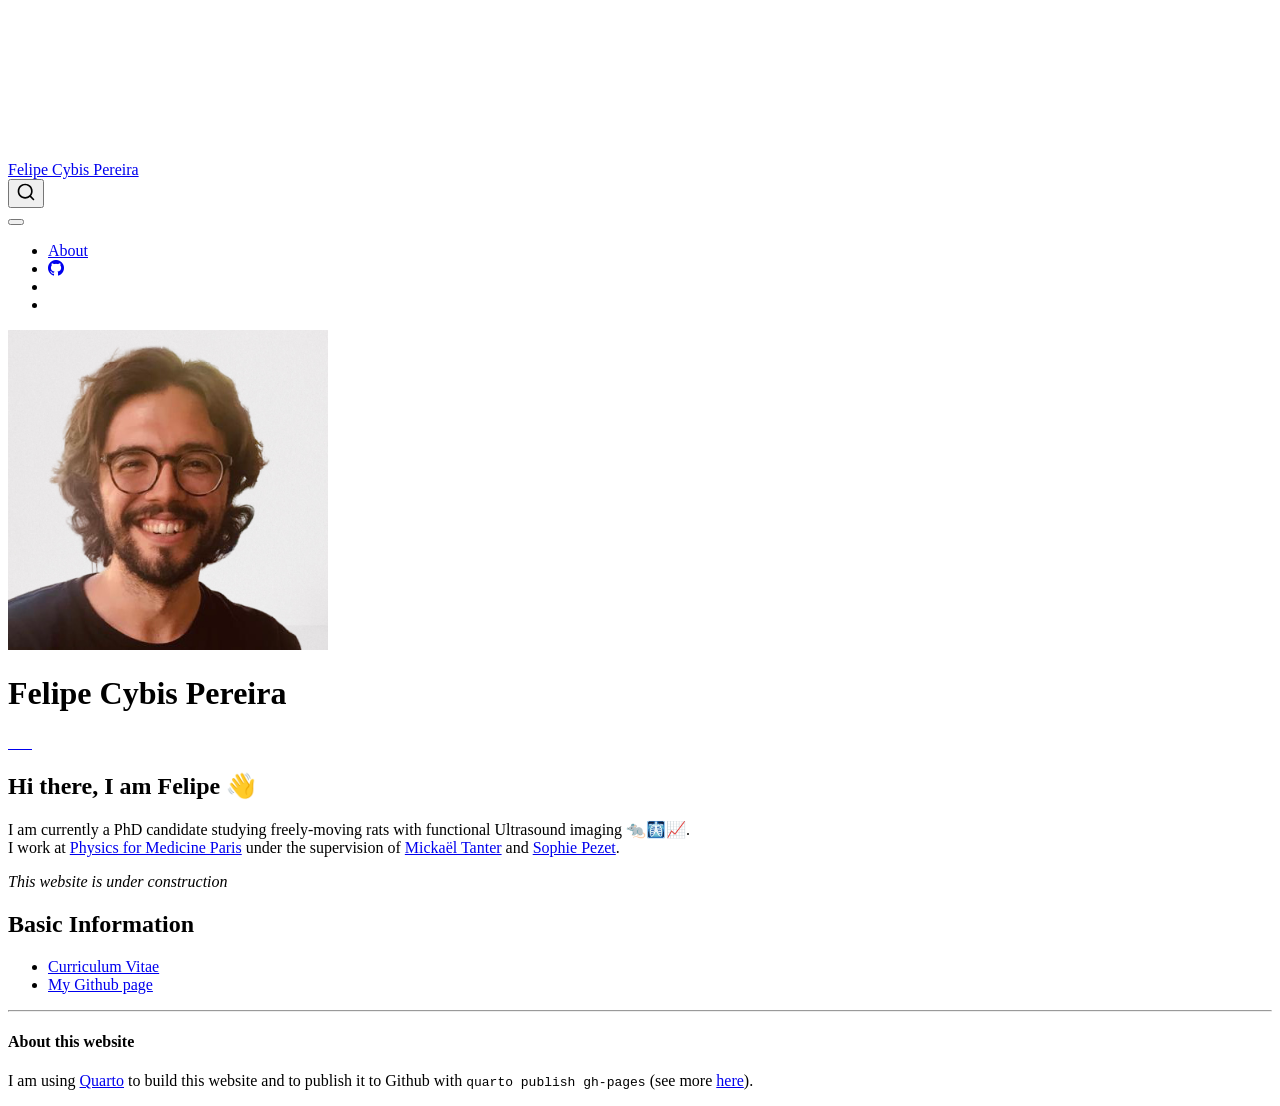
==== commit 33883335: "Built site for gh-pages" ====
--- a/index.html
+++ b/index.html
@@ -131,29 +131,25 @@
 </header>
     <div class="about-links">
   <a href="https://github.com/FelipeCybis" class="about-link" rel="" target="">
-    <i class="bi bi-github"></i>
-     <span class="about-link-text"></span>
+     <span class="about-link-text"><iconify-icon role="img" inline="" icon="fa6-brands:github" aria-label="Icon github from fa6-brands Iconify.design set." title="Icon github from fa6-brands Iconify.design set." height="2em"></iconify-icon></span>
   </a>
   <a href="mailto:felipe.cybispereira@gmail.com" class="about-link" rel="" target="">
-    <i class="bi bi-envelope-at"></i>
-     <span class="about-link-text"></span>
+     <span class="about-link-text"><iconify-icon role="img" inline="" icon="bi:envelope-at" aria-label="Icon envelope-at from bi Iconify.design set." title="Icon envelope-at from bi Iconify.design set." height="2em"></iconify-icon></span>
   </a>
   <a href="https://felipecybis.github.io/curriculum_vitae/resume.pdf" class="about-link" rel="" target="">
-     <span class="about-link-text">CV</span>
-  </a>
-  <a href="https://x.com/FCybis" class="about-link" rel="" target="">
-    <i class="bi bi-twitter-x"></i>
-     <span class="about-link-text"></span>
+     <span class="about-link-text"><iconify-icon role="img" inline="" icon="academicons:cv" aria-label="Icon cv from academicons Iconify.design set." title="Icon cv from academicons Iconify.design set." height="2em"></iconify-icon></span>
+  </a>
+  <a href="https://scholar.google.fr/citations?user=7DGis1wAAAAJ&amp;hl=fr&amp;oi=ao" class="about-link" rel="" target="">
+     <span class="about-link-text"><iconify-icon role="img" inline="" icon="academicons:google-scholar" aria-label="Icon google-scholar from academicons Iconify.design set." title="Icon google-scholar from academicons Iconify.design set." height="2em"></iconify-icon></span>
   </a>
   <a href="https://bsky.app/profile/felipecybis.bsky.social" class="about-link" rel="" target="">
-     <span class="about-link-text"><iconify-icon role="img" inline="" icon="fa6-brands:bluesky" aria-label="Icon bluesky from fa6-brands Iconify.design set." title="Icon bluesky from fa6-brands Iconify.design set."></iconify-icon></span>
+     <span class="about-link-text"><iconify-icon role="img" inline="" icon="fa6-brands:bluesky" aria-label="Icon bluesky from fa6-brands Iconify.design set." title="Icon bluesky from fa6-brands Iconify.design set." height="2em"></iconify-icon></span>
   </a>
   <a href="https://www.linkedin.com/in/felipe-cybis-pereira-52ba0214b/" class="about-link" rel="" target="">
-    <i class="bi bi-linkedin"></i>
-     <span class="about-link-text"></span>
+     <span class="about-link-text"><iconify-icon role="img" inline="" icon="fa6-brands:linkedin" aria-label="Icon linkedin from fa6-brands Iconify.design set." title="Icon linkedin from fa6-brands Iconify.design set." height="2em"></iconify-icon></span>
   </a>
   <a href="https://orcid.org/0009-0009-6124-0466" class="about-link" rel="" target="">
-     <span class="about-link-text"><iconify-icon role="img" inline="" icon="fa6-brands:orcid" aria-label="Icon orcid from fa6-brands Iconify.design set." title="Icon orcid from fa6-brands Iconify.design set."></iconify-icon></span>
+     <span class="about-link-text"><iconify-icon role="img" inline="" icon="fa6-brands:orcid" aria-label="Icon orcid from fa6-brands Iconify.design set." title="Icon orcid from fa6-brands Iconify.design set." height="2em"></iconify-icon></span>
   </a>
 </div>
   </div>
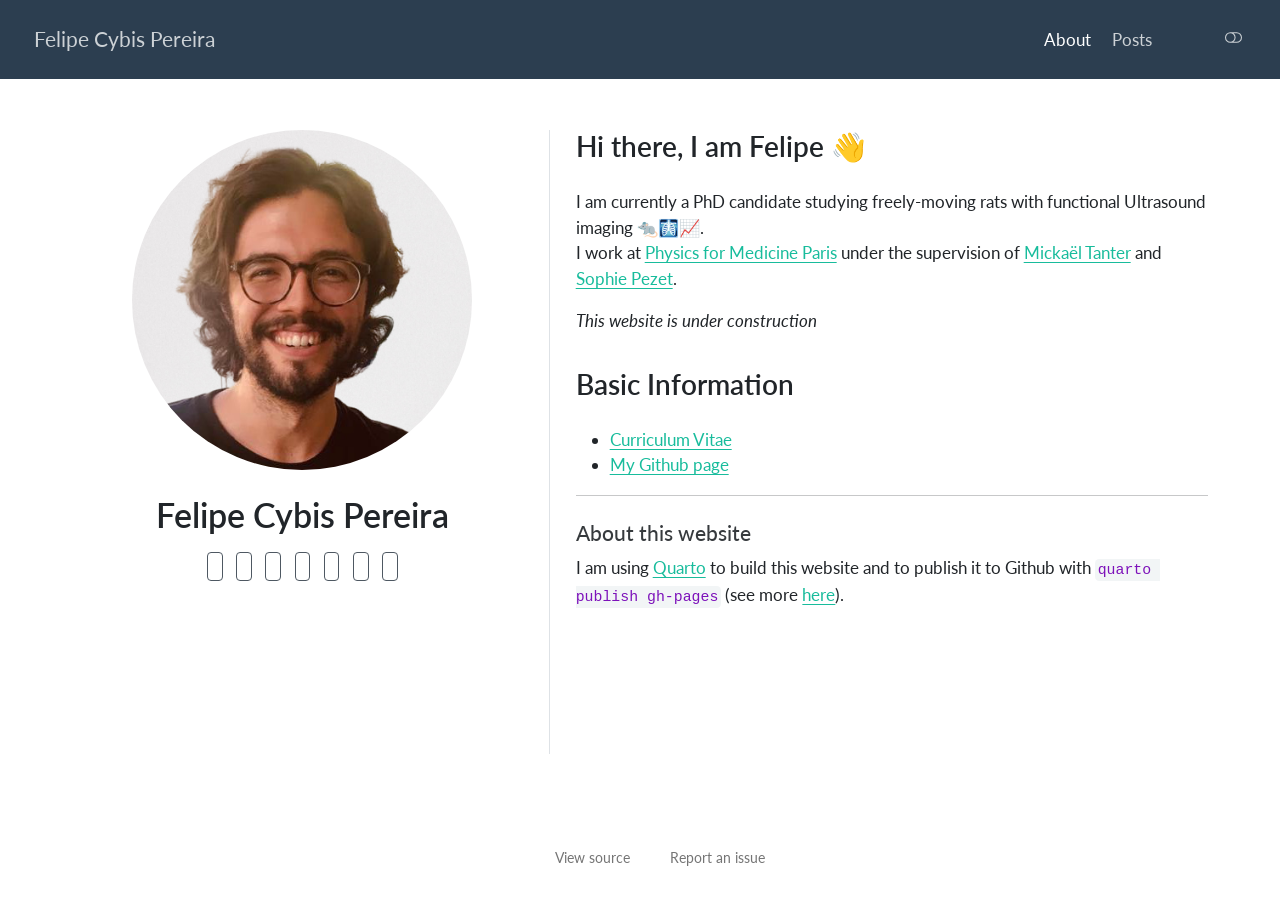
==== commit 5c90de4b: "Built site for gh-pages" ====
--- a/index.html
+++ b/index.html
@@ -2,7 +2,7 @@
 <html xmlns="http://www.w3.org/1999/xhtml" lang="en" xml:lang="en"><head>
 
 <meta charset="utf-8">
-<meta name="generator" content="quarto-1.5.45">
+<meta name="generator" content="quarto-99.9.9">
 
 <meta name="viewport" content="width=device-width, initial-scale=1.0, user-scalable=yes">
 
@@ -30,14 +30,20 @@
 <script src="site_libs/quarto-search/fuse.min.js"></script>
 <script src="site_libs/quarto-search/quarto-search.js"></script>
 <meta name="quarto:offset" content="./">
-<script src="site_libs/quarto-html/quarto.js"></script>
+<script src="site_libs/quarto-html/quarto.js" type="module"></script>
+<script src="site_libs/quarto-html/tabsets/tabsets.js" type="module"></script>
+<script src="site_libs/quarto-html/axe/axe-check.js" type="module"></script>
 <script src="site_libs/quarto-html/popper.min.js"></script>
 <script src="site_libs/quarto-html/tippy.umd.min.js"></script>
 <link href="site_libs/quarto-html/tippy.css" rel="stylesheet">
-<link href="site_libs/quarto-html/quarto-syntax-highlighting.css" rel="stylesheet" id="quarto-text-highlighting-styles">
+<link href="site_libs/quarto-html/quarto-syntax-highlighting-3aa970819e70fbc78806154e5a1fcd28.css" rel="stylesheet" class="quarto-color-scheme" id="quarto-text-highlighting-styles">
+<link href="site_libs/quarto-html/quarto-syntax-highlighting-dark-be2dad9397c9b99732ed2a04f2c65f62.css" rel="stylesheet" class="quarto-color-scheme quarto-color-alternate" id="quarto-text-highlighting-styles">
+<link href="site_libs/quarto-html/quarto-syntax-highlighting-3aa970819e70fbc78806154e5a1fcd28.css" rel="stylesheet" class="quarto-color-scheme-extra" id="quarto-text-highlighting-styles">
 <script src="site_libs/bootstrap/bootstrap.min.js"></script>
 <link href="site_libs/bootstrap/bootstrap-icons.css" rel="stylesheet">
-<link href="site_libs/bootstrap/bootstrap.min.css" rel="stylesheet" id="quarto-bootstrap" data-mode="light">
+<link href="site_libs/bootstrap/bootstrap-d4e3ba913c07959953455edf16965397.min.css" rel="stylesheet" append-hash="true" class="quarto-color-scheme" id="quarto-bootstrap" data-mode="light">
+<link href="site_libs/bootstrap/bootstrap-dark-c86afd9975b7986c97a1e53c76932182.min.css" rel="stylesheet" append-hash="true" class="quarto-color-scheme quarto-color-alternate" id="quarto-bootstrap" data-mode="dark">
+<link href="site_libs/bootstrap/bootstrap-d4e3ba913c07959953455edf16965397.min.css" rel="stylesheet" append-hash="true" class="quarto-color-scheme-extra" id="quarto-bootstrap" data-mode="light">
 <script src="site_libs/quarto-contrib/iconify-2.1.0/iconify-icon.min.js"></script>
 <script id="quarto-search-options" type="application/json">{
   "location": "navbar",
@@ -71,13 +77,186 @@
 <link rel="stylesheet" href="styles.css">
 </head>
 
-<body class="nav-fixed">
+<body class="nav-fixed quarto-light"><script id="quarto-html-before-body" type="application/javascript">
+    const toggleBodyColorMode = (bsSheetEl) => {
+      const mode = bsSheetEl.getAttribute("data-mode");
+      const bodyEl = window.document.querySelector("body");
+      if (mode === "dark") {
+        bodyEl.classList.add("quarto-dark");
+        bodyEl.classList.remove("quarto-light");
+      } else {
+        bodyEl.classList.add("quarto-light");
+        bodyEl.classList.remove("quarto-dark");
+      }
+    }
+    const toggleBodyColorPrimary = () => {
+      const bsSheetEl = window.document.querySelector("link#quarto-bootstrap:not([rel=disabled-stylesheet])");
+      if (bsSheetEl) {
+        toggleBodyColorMode(bsSheetEl);
+      }
+    }
+    const setColorSchemeToggle = (alternate) => {
+      const toggles = window.document.querySelectorAll('.quarto-color-scheme-toggle');
+      for (let i=0; i < toggles.length; i++) {
+        const toggle = toggles[i];
+        if (toggle) {
+          if (alternate) {
+            toggle.classList.add("alternate");
+          } else {
+            toggle.classList.remove("alternate");
+          }
+        }
+      }
+    };
+    const toggleColorMode = (alternate) => {
+      // Switch the stylesheets
+      const primaryStylesheets = window.document.querySelectorAll('link.quarto-color-scheme:not(.quarto-color-alternate)');
+      const alternateStylesheets = window.document.querySelectorAll('link.quarto-color-scheme.quarto-color-alternate');
+      manageTransitions('#quarto-margin-sidebar .nav-link', false);
+      if (alternate) {
+        // note: dark is layered on light, we don't disable primary!
+        enableStylesheet(alternateStylesheets);
+        for (const sheetNode of alternateStylesheets) {
+          if (sheetNode.id === "quarto-bootstrap") {
+            toggleBodyColorMode(sheetNode);
+          }
+        }
+      } else {
+        disableStylesheet(alternateStylesheets);
+        enableStylesheet(primaryStylesheets)
+        toggleBodyColorPrimary();
+      }
+      manageTransitions('#quarto-margin-sidebar .nav-link', true);
+      // Switch the toggles
+      setColorSchemeToggle(alternate)
+      // Hack to workaround the fact that safari doesn't
+      // properly recolor the scrollbar when toggling (#1455)
+      if (navigator.userAgent.indexOf('Safari') > 0 && navigator.userAgent.indexOf('Chrome') == -1) {
+        manageTransitions("body", false);
+        window.scrollTo(0, 1);
+        setTimeout(() => {
+          window.scrollTo(0, 0);
+          manageTransitions("body", true);
+        }, 40);
+      }
+    }
+    const disableStylesheet = (stylesheets) => {
+      for (let i=0; i < stylesheets.length; i++) {
+        const stylesheet = stylesheets[i];
+        stylesheet.rel = 'disabled-stylesheet';
+      }
+    }
+    const enableStylesheet = (stylesheets) => {
+      for (let i=0; i < stylesheets.length; i++) {
+        const stylesheet = stylesheets[i];
+        if(stylesheet.rel !== 'stylesheet') { // for Chrome, which will still FOUC without this check
+          stylesheet.rel = 'stylesheet';
+        }
+      }
+    }
+    const manageTransitions = (selector, allowTransitions) => {
+      const els = window.document.querySelectorAll(selector);
+      for (let i=0; i < els.length; i++) {
+        const el = els[i];
+        if (allowTransitions) {
+          el.classList.remove('notransition');
+        } else {
+          el.classList.add('notransition');
+        }
+      }
+    }
+    const isFileUrl = () => {
+      return window.location.protocol === 'file:';
+    }
+    const hasAlternateSentinel = () => {
+      let styleSentinel = getColorSchemeSentinel();
+      if (styleSentinel !== null) {
+        return styleSentinel === "alternate";
+      } else {
+        return false;
+      }
+    }
+    const setStyleSentinel = (alternate) => {
+      const value = alternate ? "alternate" : "default";
+      if (!isFileUrl()) {
+        window.localStorage.setItem("quarto-color-scheme", value);
+      } else {
+        localAlternateSentinel = value;
+      }
+    }
+    const getColorSchemeSentinel = () => {
+      if (!isFileUrl()) {
+        const storageValue = window.localStorage.getItem("quarto-color-scheme");
+        return storageValue != null ? storageValue : localAlternateSentinel;
+      } else {
+        return localAlternateSentinel;
+      }
+    }
+    const toggleGiscusIfUsed = (isAlternate, darkModeDefault) => {
+      const baseTheme = document.querySelector('#giscus-base-theme')?.value ?? 'light';
+      const alternateTheme = document.querySelector('#giscus-alt-theme')?.value ?? 'dark';
+      let newTheme = '';
+      if(authorPrefersDark) {
+        newTheme = isAlternate ? baseTheme : alternateTheme;
+      } else {
+        newTheme = isAlternate ? alternateTheme : baseTheme;
+      }
+      const changeGiscusTheme = () => {
+        // From: https://github.com/giscus/giscus/issues/336
+        const sendMessage = (message) => {
+          const iframe = document.querySelector('iframe.giscus-frame');
+          if (!iframe) return;
+          iframe.contentWindow.postMessage({ giscus: message }, 'https://giscus.app');
+        }
+        sendMessage({
+          setConfig: {
+            theme: newTheme
+          }
+        });
+      }
+      const isGiscussLoaded = window.document.querySelector('iframe.giscus-frame') !== null;
+      if (isGiscussLoaded) {
+        changeGiscusTheme();
+      }
+    };
+    const authorPrefersDark = false;
+    const queryPrefersDark = window.matchMedia('(prefers-color-scheme: dark)');
+    const darkModeDefault = queryPrefersDark.matches;
+      document.querySelector('link#quarto-text-highlighting-styles.quarto-color-scheme-extra').rel = 'disabled-stylesheet';
+      document.querySelector('link#quarto-bootstrap.quarto-color-scheme-extra').rel = 'disabled-stylesheet';
+    let localAlternateSentinel = darkModeDefault ? 'alternate' : 'default';
+    // Dark / light mode switch
+    window.quartoToggleColorScheme = () => {
+      // Read the current dark / light value
+      let toAlternate = !hasAlternateSentinel();
+      toggleColorMode(toAlternate);
+      setStyleSentinel(toAlternate);
+      toggleGiscusIfUsed(toAlternate, darkModeDefault);
+      window.dispatchEvent(new Event('resize'));
+    };
+    queryPrefersDark.addEventListener("change", e => {
+      if(window.localStorage.getItem("quarto-color-scheme") !== null)
+        return;
+      const alternate = e.matches
+      toggleColorMode(alternate);
+      localAlternateSentinel = e.matches ? 'alternate' : 'default'; // this is used alongside local storage!
+      toggleGiscusIfUsed(alternate, darkModeDefault);
+    });
+    // Switch to dark mode if need be
+    if (hasAlternateSentinel()) {
+      toggleColorMode(true);
+    } else {
+      toggleColorMode(false);
+    }
+  </script>
 
 <div id="quarto-search-results"></div>
   <header id="quarto-header" class="headroom fixed-top">
     <nav class="navbar navbar-expand-lg " data-bs-theme="dark">
       <div class="navbar-container container-fluid">
       <div class="navbar-brand-container mx-auto">
+    <a href="./index.html" class="navbar-brand navbar-brand-logo">
+    </a>
     <a class="navbar-brand" href="./index.html">
     <span class="navbar-title">Felipe Cybis Pereira</span>
     </a>
@@ -91,6 +270,10 @@
   <li class="nav-item">
     <a class="nav-link active" href="./index.html" aria-current="page"> 
 <span class="menu-text">About</span></a>
+  </li>  
+  <li class="nav-item">
+    <a class="nav-link" href="./posts/index.html"> 
+<span class="menu-text">Posts</span></a>
   </li>  
   <li class="nav-item compact">
     <a class="nav-link" href="https://github.com/FelipeCybis/felipecybis.github.io"> <i class="bi bi-github" role="img">
@@ -108,6 +291,7 @@
 </ul>
           </div> <!-- /navcollapse -->
             <div class="quarto-navbar-tools">
+  <a href="" class="quarto-color-scheme-toggle quarto-navigation-tool  px-1" onclick="window.quartoToggleColorScheme(); return false;" title="Toggle dark mode"><i class="bi"></i></a>
 </div>
       </div> <!-- /container-fluid -->
     </nav>
@@ -154,6 +338,7 @@
 </div>
   </div>
   <div class="about-contents"><main class="content column-page" id="quarto-document-content">
+
 <section id="hi-there-i-am-felipe" class="level2">
 <h2 data-anchor-id="hi-there-i-am-felipe">Hi there, I am Felipe 👋</h2>
 <p>I am currently a PhD candidate studying freely-moving rats with functional Ultrasound imaging 🐀🩻📈.<br>
@@ -174,236 +359,252 @@
 
 </section>
 </section>
-</main></div>
+<a onclick="window.scrollTo(0, 0); return false;" role="button" id="quarto-back-to-top"><i class="bi bi-arrow-up"></i> Back to top</a></main></div>
 </div>
  <!-- /main -->
 <script id="quarto-html-after-body" type="application/javascript">
-window.document.addEventListener("DOMContentLoaded", function (event) {
-  const toggleBodyColorMode = (bsSheetEl) => {
-    const mode = bsSheetEl.getAttribute("data-mode");
-    const bodyEl = window.document.querySelector("body");
-    if (mode === "dark") {
-      bodyEl.classList.add("quarto-dark");
-      bodyEl.classList.remove("quarto-light");
-    } else {
-      bodyEl.classList.add("quarto-light");
-      bodyEl.classList.remove("quarto-dark");
-    }
-  }
-  const toggleBodyColorPrimary = () => {
-    const bsSheetEl = window.document.querySelector("link#quarto-bootstrap");
-    if (bsSheetEl) {
-      toggleBodyColorMode(bsSheetEl);
-    }
-  }
-  toggleBodyColorPrimary();  
-  const isCodeAnnotation = (el) => {
-    for (const clz of el.classList) {
-      if (clz.startsWith('code-annotation-')) {                     
-        return true;
-      }
-    }
-    return false;
-  }
-  const onCopySuccess = function(e) {
-    // button target
-    const button = e.trigger;
-    // don't keep focus
-    button.blur();
-    // flash "checked"
-    button.classList.add('code-copy-button-checked');
-    var currentTitle = button.getAttribute("title");
-    button.setAttribute("title", "Copied!");
-    let tooltip;
-    if (window.bootstrap) {
-      button.setAttribute("data-bs-toggle", "tooltip");
-      button.setAttribute("data-bs-placement", "left");
-      button.setAttribute("data-bs-title", "Copied!");
-      tooltip = new bootstrap.Tooltip(button, 
-        { trigger: "manual", 
-          customClass: "code-copy-button-tooltip",
-          offset: [0, -8]});
-      tooltip.show();    
-    }
-    setTimeout(function() {
-      if (tooltip) {
-        tooltip.hide();
-        button.removeAttribute("data-bs-title");
-        button.removeAttribute("data-bs-toggle");
-        button.removeAttribute("data-bs-placement");
-      }
-      button.setAttribute("title", currentTitle);
-      button.classList.remove('code-copy-button-checked');
-    }, 1000);
-    // clear code selection
-    e.clearSelection();
-  }
-  const getTextToCopy = function(trigger) {
-      const codeEl = trigger.previousElementSibling.cloneNode(true);
-      for (const childEl of codeEl.children) {
-        if (isCodeAnnotation(childEl)) {
-          childEl.remove();
-        }
-      }
-      return codeEl.innerText;
-  }
-  const clipboard = new window.ClipboardJS('.code-copy-button:not([data-in-quarto-modal])', {
-    text: getTextToCopy
-  });
-  clipboard.on('success', onCopySuccess);
-  if (window.document.getElementById('quarto-embedded-source-code-modal')) {
-    // For code content inside modals, clipBoardJS needs to be initialized with a container option
-    // TODO: Check when it could be a function (https://github.com/zenorocha/clipboard.js/issues/860)
-    const clipboardModal = new window.ClipboardJS('.code-copy-button[data-in-quarto-modal]', {
-      text: getTextToCopy,
-      container: window.document.getElementById('quarto-embedded-source-code-modal')
+  window.document.addEventListener("DOMContentLoaded", function (event) {
+    // Ensure there is a toggle, if there isn't float one in the top right
+    if (window.document.querySelector('.quarto-color-scheme-toggle') === null) {
+      const a = window.document.createElement('a');
+      a.classList.add('top-right');
+      a.classList.add('quarto-color-scheme-toggle');
+      a.href = "";
+      a.onclick = function() { try { window.quartoToggleColorScheme(); } catch {} return false; };
+      const i = window.document.createElement("i");
+      i.classList.add('bi');
+      a.appendChild(i);
+      window.document.body.appendChild(a);
+    }
+    setColorSchemeToggle(hasAlternateSentinel())
+    const isCodeAnnotation = (el) => {
+      for (const clz of el.classList) {
+        if (clz.startsWith('code-annotation-')) {                     
+          return true;
+        }
+      }
+      return false;
+    }
+    const onCopySuccess = function(e) {
+      // button target
+      const button = e.trigger;
+      // don't keep focus
+      button.blur();
+      // flash "checked"
+      button.classList.add('code-copy-button-checked');
+      var currentTitle = button.getAttribute("title");
+      button.setAttribute("title", "Copied!");
+      let tooltip;
+      if (window.bootstrap) {
+        button.setAttribute("data-bs-toggle", "tooltip");
+        button.setAttribute("data-bs-placement", "left");
+        button.setAttribute("data-bs-title", "Copied!");
+        tooltip = new bootstrap.Tooltip(button, 
+          { trigger: "manual", 
+            customClass: "code-copy-button-tooltip",
+            offset: [0, -8]});
+        tooltip.show();    
+      }
+      setTimeout(function() {
+        if (tooltip) {
+          tooltip.hide();
+          button.removeAttribute("data-bs-title");
+          button.removeAttribute("data-bs-toggle");
+          button.removeAttribute("data-bs-placement");
+        }
+        button.setAttribute("title", currentTitle);
+        button.classList.remove('code-copy-button-checked');
+      }, 1000);
+      // clear code selection
+      e.clearSelection();
+    }
+    const getTextToCopy = function(trigger) {
+        const codeEl = trigger.previousElementSibling.cloneNode(true);
+        for (const childEl of codeEl.children) {
+          if (isCodeAnnotation(childEl)) {
+            childEl.remove();
+          }
+        }
+        return codeEl.innerText;
+    }
+    const clipboard = new window.ClipboardJS('.code-copy-button:not([data-in-quarto-modal])', {
+      text: getTextToCopy
     });
-    clipboardModal.on('success', onCopySuccess);
-  }
-    var localhostRegex = new RegExp(/^(?:http|https):\/\/localhost\:?[0-9]*\//);
-    var mailtoRegex = new RegExp(/^mailto:/);
-      var filterRegex = new RegExp("https:\/\/FelipeCybis\.github\.io\/felipecybis\.github\.io\/");
-    var isInternal = (href) => {
-        return filterRegex.test(href) || localhostRegex.test(href) || mailtoRegex.test(href);
-    }
-    // Inspect non-navigation links and adorn them if external
- 	var links = window.document.querySelectorAll('a[href]:not(.nav-link):not(.navbar-brand):not(.toc-action):not(.sidebar-link):not(.sidebar-item-toggle):not(.pagination-link):not(.no-external):not([aria-hidden]):not(.dropdown-item):not(.quarto-navigation-tool):not(.about-link)');
-    for (var i=0; i<links.length; i++) {
-      const link = links[i];
-      if (!isInternal(link.href)) {
-        // undo the damage that might have been done by quarto-nav.js in the case of
-        // links that we want to consider external
-        if (link.dataset.originalHref !== undefined) {
-          link.href = link.dataset.originalHref;
-        }
-      }
-    }
-  function tippyHover(el, contentFn, onTriggerFn, onUntriggerFn) {
-    const config = {
-      allowHTML: true,
-      maxWidth: 500,
-      delay: 100,
-      arrow: false,
-      appendTo: function(el) {
-          return el.parentElement;
-      },
-      interactive: true,
-      interactiveBorder: 10,
-      theme: 'quarto',
-      placement: 'bottom-start',
-    };
-    if (contentFn) {
-      config.content = contentFn;
-    }
-    if (onTriggerFn) {
-      config.onTrigger = onTriggerFn;
-    }
-    if (onUntriggerFn) {
-      config.onUntrigger = onUntriggerFn;
-    }
-    window.tippy(el, config); 
-  }
-  const noterefs = window.document.querySelectorAll('a[role="doc-noteref"]');
-  for (var i=0; i<noterefs.length; i++) {
-    const ref = noterefs[i];
-    tippyHover(ref, function() {
-      // use id or data attribute instead here
-      let href = ref.getAttribute('data-footnote-href') || ref.getAttribute('href');
-      try { href = new URL(href).hash; } catch {}
-      const id = href.replace(/^#\/?/, "");
-      const note = window.document.getElementById(id);
-      if (note) {
-        return note.innerHTML;
+    clipboard.on('success', onCopySuccess);
+    if (window.document.getElementById('quarto-embedded-source-code-modal')) {
+      const clipboardModal = new window.ClipboardJS('.code-copy-button[data-in-quarto-modal]', {
+        text: getTextToCopy,
+        container: window.document.getElementById('quarto-embedded-source-code-modal')
+      });
+      clipboardModal.on('success', onCopySuccess);
+    }
+      var localhostRegex = new RegExp(/^(?:http|https):\/\/localhost\:?[0-9]*\//);
+      var mailtoRegex = new RegExp(/^mailto:/);
+        var filterRegex = new RegExp("https:\/\/FelipeCybis\.github\.io\/felipecybis\.github\.io\/");
+      var isInternal = (href) => {
+          return filterRegex.test(href) || localhostRegex.test(href) || mailtoRegex.test(href);
+      }
+      // Inspect non-navigation links and adorn them if external
+     var links = window.document.querySelectorAll('a[href]:not(.nav-link):not(.navbar-brand):not(.toc-action):not(.sidebar-link):not(.sidebar-item-toggle):not(.pagination-link):not(.no-external):not([aria-hidden]):not(.dropdown-item):not(.quarto-navigation-tool):not(.about-link)');
+      for (var i=0; i<links.length; i++) {
+        const link = links[i];
+        if (!isInternal(link.href)) {
+          // undo the damage that might have been done by quarto-nav.js in the case of
+          // links that we want to consider external
+          if (link.dataset.originalHref !== undefined) {
+            link.href = link.dataset.originalHref;
+          }
+        }
+      }
+    function tippyHover(el, contentFn, onTriggerFn, onUntriggerFn) {
+      const config = {
+        allowHTML: true,
+        maxWidth: 500,
+        delay: 100,
+        arrow: false,
+        appendTo: function(el) {
+            return el.parentElement;
+        },
+        interactive: true,
+        interactiveBorder: 10,
+        theme: 'quarto',
+        placement: 'bottom-start',
+      };
+      if (contentFn) {
+        config.content = contentFn;
+      }
+      if (onTriggerFn) {
+        config.onTrigger = onTriggerFn;
+      }
+      if (onUntriggerFn) {
+        config.onUntrigger = onUntriggerFn;
+      }
+      window.tippy(el, config); 
+    }
+    const noterefs = window.document.querySelectorAll('a[role="doc-noteref"]');
+    for (var i=0; i<noterefs.length; i++) {
+      const ref = noterefs[i];
+      tippyHover(ref, function() {
+        // use id or data attribute instead here
+        let href = ref.getAttribute('data-footnote-href') || ref.getAttribute('href');
+        try { href = new URL(href).hash; } catch {}
+        const id = href.replace(/^#\/?/, "");
+        const note = window.document.getElementById(id);
+        if (note) {
+          return note.innerHTML;
+        } else {
+          return "";
+        }
+      });
+    }
+    const xrefs = window.document.querySelectorAll('a.quarto-xref');
+    const processXRef = (id, note) => {
+      // Strip column container classes
+      const stripColumnClz = (el) => {
+        el.classList.remove("page-full", "page-columns");
+        if (el.children) {
+          for (const child of el.children) {
+            stripColumnClz(child);
+          }
+        }
+      }
+      stripColumnClz(note)
+      if (id === null || id.startsWith('sec-')) {
+        // Special case sections, only their first couple elements
+        const container = document.createElement("div");
+        if (note.children && note.children.length > 2) {
+          container.appendChild(note.children[0].cloneNode(true));
+          for (let i = 1; i < note.children.length; i++) {
+            const child = note.children[i];
+            if (child.tagName === "P" && child.innerText === "") {
+              continue;
+            } else {
+              container.appendChild(child.cloneNode(true));
+              break;
+            }
+          }
+          if (window.Quarto?.typesetMath) {
+            window.Quarto.typesetMath(container);
+          }
+          return container.innerHTML
+        } else {
+          if (window.Quarto?.typesetMath) {
+            window.Quarto.typesetMath(note);
+          }
+          return note.innerHTML;
+        }
       } else {
-        return "";
-      }
-    });
-  }
-  const xrefs = window.document.querySelectorAll('a.quarto-xref');
-  const processXRef = (id, note) => {
-    // Strip column container classes
-    const stripColumnClz = (el) => {
-      el.classList.remove("page-full", "page-columns");
-      if (el.children) {
-        for (const child of el.children) {
-          stripColumnClz(child);
-        }
-      }
-    }
-    stripColumnClz(note)
-    if (id === null || id.startsWith('sec-')) {
-      // Special case sections, only their first couple elements
-      const container = document.createElement("div");
-      if (note.children && note.children.length > 2) {
-        container.appendChild(note.children[0].cloneNode(true));
-        for (let i = 1; i < note.children.length; i++) {
-          const child = note.children[i];
-          if (child.tagName === "P" && child.innerText === "") {
-            continue;
-          } else {
-            container.appendChild(child.cloneNode(true));
-            break;
-          }
-        }
-        if (window.Quarto?.typesetMath) {
-          window.Quarto.typesetMath(container);
-        }
-        return container.innerHTML
-      } else {
+        // Remove any anchor links if they are present
+        const anchorLink = note.querySelector('a.anchorjs-link');
+        if (anchorLink) {
+          anchorLink.remove();
+        }
         if (window.Quarto?.typesetMath) {
           window.Quarto.typesetMath(note);
         }
-        return note.innerHTML;
-      }
-    } else {
-      // Remove any anchor links if they are present
-      const anchorLink = note.querySelector('a.anchorjs-link');
-      if (anchorLink) {
-        anchorLink.remove();
-      }
-      if (window.Quarto?.typesetMath) {
-        window.Quarto.typesetMath(note);
-      }
-      // TODO in 1.5, we should make sure this works without a callout special case
-      if (note.classList.contains("callout")) {
-        return note.outerHTML;
-      } else {
-        return note.innerHTML;
-      }
-    }
-  }
-  for (var i=0; i<xrefs.length; i++) {
-    const xref = xrefs[i];
-    tippyHover(xref, undefined, function(instance) {
-      instance.disable();
-      let url = xref.getAttribute('href');
-      let hash = undefined; 
-      if (url.startsWith('#')) {
-        hash = url;
-      } else {
-        try { hash = new URL(url).hash; } catch {}
-      }
-      if (hash) {
-        const id = hash.replace(/^#\/?/, "");
-        const note = window.document.getElementById(id);
-        if (note !== null) {
-          try {
-            const html = processXRef(id, note.cloneNode(true));
-            instance.setContent(html);
-          } finally {
-            instance.enable();
-            instance.show();
-          }
+        if (note.classList.contains("callout")) {
+          return note.outerHTML;
         } else {
-          // See if we can fetch this
-          fetch(url.split('#')[0])
+          return note.innerHTML;
+        }
+      }
+    }
+    for (var i=0; i<xrefs.length; i++) {
+      const xref = xrefs[i];
+      tippyHover(xref, undefined, function(instance) {
+        instance.disable();
+        let url = xref.getAttribute('href');
+        let hash = undefined; 
+        if (url.startsWith('#')) {
+          hash = url;
+        } else {
+          try { hash = new URL(url).hash; } catch {}
+        }
+        if (hash) {
+          const id = hash.replace(/^#\/?/, "");
+          const note = window.document.getElementById(id);
+          if (note !== null) {
+            try {
+              const html = processXRef(id, note.cloneNode(true));
+              instance.setContent(html);
+            } finally {
+              instance.enable();
+              instance.show();
+            }
+          } else {
+            // See if we can fetch this
+            fetch(url.split('#')[0])
+            .then(res => res.text())
+            .then(html => {
+              const parser = new DOMParser();
+              const htmlDoc = parser.parseFromString(html, "text/html");
+              const note = htmlDoc.getElementById(id);
+              if (note !== null) {
+                const html = processXRef(id, note);
+                instance.setContent(html);
+              } 
+            }).finally(() => {
+              instance.enable();
+              instance.show();
+            });
+          }
+        } else {
+          // See if we can fetch a full url (with no hash to target)
+          // This is a special case and we should probably do some content thinning / targeting
+          fetch(url)
           .then(res => res.text())
           .then(html => {
             const parser = new DOMParser();
             const htmlDoc = parser.parseFromString(html, "text/html");
-            const note = htmlDoc.getElementById(id);
+            const note = htmlDoc.querySelector('main.content');
             if (note !== null) {
-              const html = processXRef(id, note);
+              // This should only happen for chapter cross references
+              // (since there is no id in the URL)
+              // remove the first header
+              if (note.children.length > 0 && note.children[0].tagName === "HEADER") {
+                note.children[0].remove();
+              }
+              const html = processXRef(null, note);
               instance.setContent(html);
             } 
           }).finally(() => {
@@ -411,188 +612,164 @@
             instance.show();
           });
         }
+      }, function(instance) {
+      });
+    }
+        let selectedAnnoteEl;
+        const selectorForAnnotation = ( cell, annotation) => {
+          let cellAttr = 'data-code-cell="' + cell + '"';
+          let lineAttr = 'data-code-annotation="' +  annotation + '"';
+          const selector = 'span[' + cellAttr + '][' + lineAttr + ']';
+          return selector;
+        }
+        const selectCodeLines = (annoteEl) => {
+          const doc = window.document;
+          const targetCell = annoteEl.getAttribute("data-target-cell");
+          const targetAnnotation = annoteEl.getAttribute("data-target-annotation");
+          const annoteSpan = window.document.querySelector(selectorForAnnotation(targetCell, targetAnnotation));
+          const lines = annoteSpan.getAttribute("data-code-lines").split(",");
+          const lineIds = lines.map((line) => {
+            return targetCell + "-" + line;
+          })
+          let top = null;
+          let height = null;
+          let parent = null;
+          if (lineIds.length > 0) {
+              //compute the position of the single el (top and bottom and make a div)
+              const el = window.document.getElementById(lineIds[0]);
+              top = el.offsetTop;
+              height = el.offsetHeight;
+              parent = el.parentElement.parentElement;
+            if (lineIds.length > 1) {
+              const lastEl = window.document.getElementById(lineIds[lineIds.length - 1]);
+              const bottom = lastEl.offsetTop + lastEl.offsetHeight;
+              height = bottom - top;
+            }
+            if (top !== null && height !== null && parent !== null) {
+              // cook up a div (if necessary) and position it 
+              let div = window.document.getElementById("code-annotation-line-highlight");
+              if (div === null) {
+                div = window.document.createElement("div");
+                div.setAttribute("id", "code-annotation-line-highlight");
+                div.style.position = 'absolute';
+                parent.appendChild(div);
+              }
+              div.style.top = top - 2 + "px";
+              div.style.height = height + 4 + "px";
+              div.style.left = 0;
+              let gutterDiv = window.document.getElementById("code-annotation-line-highlight-gutter");
+              if (gutterDiv === null) {
+                gutterDiv = window.document.createElement("div");
+                gutterDiv.setAttribute("id", "code-annotation-line-highlight-gutter");
+                gutterDiv.style.position = 'absolute';
+                const codeCell = window.document.getElementById(targetCell);
+                const gutter = codeCell.querySelector('.code-annotation-gutter');
+                gutter.appendChild(gutterDiv);
+              }
+              gutterDiv.style.top = top - 2 + "px";
+              gutterDiv.style.height = height + 4 + "px";
+            }
+            selectedAnnoteEl = annoteEl;
+          }
+        };
+        const unselectCodeLines = () => {
+          const elementsIds = ["code-annotation-line-highlight", "code-annotation-line-highlight-gutter"];
+          elementsIds.forEach((elId) => {
+            const div = window.document.getElementById(elId);
+            if (div) {
+              div.remove();
+            }
+          });
+          selectedAnnoteEl = undefined;
+        };
+          // Handle positioning of the toggle
+      window.addEventListener(
+        "resize",
+        throttle(() => {
+          elRect = undefined;
+          if (selectedAnnoteEl) {
+            selectCodeLines(selectedAnnoteEl);
+          }
+        }, 10)
+      );
+      function throttle(fn, ms) {
+      let throttle = false;
+      let timer;
+        return (...args) => {
+          if(!throttle) { // first call gets through
+              fn.apply(this, args);
+              throttle = true;
+          } else { // all the others get throttled
+              if(timer) clearTimeout(timer); // cancel #2
+              timer = setTimeout(() => {
+                fn.apply(this, args);
+                timer = throttle = false;
+              }, ms);
+          }
+        };
+      }
+        // Attach click handler to the DT
+        const annoteDls = window.document.querySelectorAll('dt[data-target-cell]');
+        for (const annoteDlNode of annoteDls) {
+          annoteDlNode.addEventListener('click', (event) => {
+            const clickedEl = event.target;
+            if (clickedEl !== selectedAnnoteEl) {
+              unselectCodeLines();
+              const activeEl = window.document.querySelector('dt[data-target-cell].code-annotation-active');
+              if (activeEl) {
+                activeEl.classList.remove('code-annotation-active');
+              }
+              selectCodeLines(clickedEl);
+              clickedEl.classList.add('code-annotation-active');
+            } else {
+              // Unselect the line
+              unselectCodeLines();
+              clickedEl.classList.remove('code-annotation-active');
+            }
+          });
+        }
+    const findCites = (el) => {
+      const parentEl = el.parentElement;
+      if (parentEl) {
+        const cites = parentEl.dataset.cites;
+        if (cites) {
+          return {
+            el,
+            cites: cites.split(' ')
+          };
+        } else {
+          return findCites(el.parentElement)
+        }
       } else {
-        // See if we can fetch a full url (with no hash to target)
-        // This is a special case and we should probably do some content thinning / targeting
-        fetch(url)
-        .then(res => res.text())
-        .then(html => {
-          const parser = new DOMParser();
-          const htmlDoc = parser.parseFromString(html, "text/html");
-          const note = htmlDoc.querySelector('main.content');
-          if (note !== null) {
-            // This should only happen for chapter cross references
-            // (since there is no id in the URL)
-            // remove the first header
-            if (note.children.length > 0 && note.children[0].tagName === "HEADER") {
-              note.children[0].remove();
+        return undefined;
+      }
+    };
+    var bibliorefs = window.document.querySelectorAll('a[role="doc-biblioref"]');
+    for (var i=0; i<bibliorefs.length; i++) {
+      const ref = bibliorefs[i];
+      const citeInfo = findCites(ref);
+      if (citeInfo) {
+        tippyHover(citeInfo.el, function() {
+          var popup = window.document.createElement('div');
+          citeInfo.cites.forEach(function(cite) {
+            var citeDiv = window.document.createElement('div');
+            citeDiv.classList.add('hanging-indent');
+            citeDiv.classList.add('csl-entry');
+            var biblioDiv = window.document.getElementById('ref-' + cite);
+            if (biblioDiv) {
+              citeDiv.innerHTML = biblioDiv.innerHTML;
             }
-            const html = processXRef(null, note);
-            instance.setContent(html);
-          } 
-        }).finally(() => {
-          instance.enable();
-          instance.show();
+            popup.appendChild(citeDiv);
+          });
+          return popup.innerHTML;
         });
       }
-    }, function(instance) {
-    });
-  }
-      let selectedAnnoteEl;
-      const selectorForAnnotation = ( cell, annotation) => {
-        let cellAttr = 'data-code-cell="' + cell + '"';
-        let lineAttr = 'data-code-annotation="' +  annotation + '"';
-        const selector = 'span[' + cellAttr + '][' + lineAttr + ']';
-        return selector;
-      }
-      const selectCodeLines = (annoteEl) => {
-        const doc = window.document;
-        const targetCell = annoteEl.getAttribute("data-target-cell");
-        const targetAnnotation = annoteEl.getAttribute("data-target-annotation");
-        const annoteSpan = window.document.querySelector(selectorForAnnotation(targetCell, targetAnnotation));
-        const lines = annoteSpan.getAttribute("data-code-lines").split(",");
-        const lineIds = lines.map((line) => {
-          return targetCell + "-" + line;
-        })
-        let top = null;
-        let height = null;
-        let parent = null;
-        if (lineIds.length > 0) {
-            //compute the position of the single el (top and bottom and make a div)
-            const el = window.document.getElementById(lineIds[0]);
-            top = el.offsetTop;
-            height = el.offsetHeight;
-            parent = el.parentElement.parentElement;
-          if (lineIds.length > 1) {
-            const lastEl = window.document.getElementById(lineIds[lineIds.length - 1]);
-            const bottom = lastEl.offsetTop + lastEl.offsetHeight;
-            height = bottom - top;
-          }
-          if (top !== null && height !== null && parent !== null) {
-            // cook up a div (if necessary) and position it 
-            let div = window.document.getElementById("code-annotation-line-highlight");
-            if (div === null) {
-              div = window.document.createElement("div");
-              div.setAttribute("id", "code-annotation-line-highlight");
-              div.style.position = 'absolute';
-              parent.appendChild(div);
-            }
-            div.style.top = top - 2 + "px";
-            div.style.height = height + 4 + "px";
-            div.style.left = 0;
-            let gutterDiv = window.document.getElementById("code-annotation-line-highlight-gutter");
-            if (gutterDiv === null) {
-              gutterDiv = window.document.createElement("div");
-              gutterDiv.setAttribute("id", "code-annotation-line-highlight-gutter");
-              gutterDiv.style.position = 'absolute';
-              const codeCell = window.document.getElementById(targetCell);
-              const gutter = codeCell.querySelector('.code-annotation-gutter');
-              gutter.appendChild(gutterDiv);
-            }
-            gutterDiv.style.top = top - 2 + "px";
-            gutterDiv.style.height = height + 4 + "px";
-          }
-          selectedAnnoteEl = annoteEl;
-        }
-      };
-      const unselectCodeLines = () => {
-        const elementsIds = ["code-annotation-line-highlight", "code-annotation-line-highlight-gutter"];
-        elementsIds.forEach((elId) => {
-          const div = window.document.getElementById(elId);
-          if (div) {
-            div.remove();
-          }
-        });
-        selectedAnnoteEl = undefined;
-      };
-        // Handle positioning of the toggle
-    window.addEventListener(
-      "resize",
-      throttle(() => {
-        elRect = undefined;
-        if (selectedAnnoteEl) {
-          selectCodeLines(selectedAnnoteEl);
-        }
-      }, 10)
-    );
-    function throttle(fn, ms) {
-    let throttle = false;
-    let timer;
-      return (...args) => {
-        if(!throttle) { // first call gets through
-            fn.apply(this, args);
-            throttle = true;
-        } else { // all the others get throttled
-            if(timer) clearTimeout(timer); // cancel #2
-            timer = setTimeout(() => {
-              fn.apply(this, args);
-              timer = throttle = false;
-            }, ms);
-        }
-      };
-    }
-      // Attach click handler to the DT
-      const annoteDls = window.document.querySelectorAll('dt[data-target-cell]');
-      for (const annoteDlNode of annoteDls) {
-        annoteDlNode.addEventListener('click', (event) => {
-          const clickedEl = event.target;
-          if (clickedEl !== selectedAnnoteEl) {
-            unselectCodeLines();
-            const activeEl = window.document.querySelector('dt[data-target-cell].code-annotation-active');
-            if (activeEl) {
-              activeEl.classList.remove('code-annotation-active');
-            }
-            selectCodeLines(clickedEl);
-            clickedEl.classList.add('code-annotation-active');
-          } else {
-            // Unselect the line
-            unselectCodeLines();
-            clickedEl.classList.remove('code-annotation-active');
-          }
-        });
-      }
-  const findCites = (el) => {
-    const parentEl = el.parentElement;
-    if (parentEl) {
-      const cites = parentEl.dataset.cites;
-      if (cites) {
-        return {
-          el,
-          cites: cites.split(' ')
-        };
-      } else {
-        return findCites(el.parentElement)
-      }
-    } else {
-      return undefined;
-    }
-  };
-  var bibliorefs = window.document.querySelectorAll('a[role="doc-biblioref"]');
-  for (var i=0; i<bibliorefs.length; i++) {
-    const ref = bibliorefs[i];
-    const citeInfo = findCites(ref);
-    if (citeInfo) {
-      tippyHover(citeInfo.el, function() {
-        var popup = window.document.createElement('div');
-        citeInfo.cites.forEach(function(cite) {
-          var citeDiv = window.document.createElement('div');
-          citeDiv.classList.add('hanging-indent');
-          citeDiv.classList.add('csl-entry');
-          var biblioDiv = window.document.getElementById('ref-' + cite);
-          if (biblioDiv) {
-            citeDiv.innerHTML = biblioDiv.innerHTML;
-          }
-          popup.appendChild(citeDiv);
-        });
-        return popup.innerHTML;
-      });
-    }
-  }
-});
-</script>
+    }
+  });
+  </script>
 </div> <!-- /content -->
 
 
 
 
-</body></html>+<footer class="footer"><div class="nav-footer"><div class="nav-footer-center"><div class="toc-actions"><ul><li><a href="https://github.com/FelipeCybis/felipecybis.github.io/blob/main/index.qmd" class="toc-action"><i class="bi bi-github"></i>View source</a></li><li><a href="https://github.com/FelipeCybis/felipecybis.github.io/issues/new" class="toc-action"><i class="bi empty"></i>Report an issue</a></li></ul></div></div></div></footer></body></html>
--- a/site_libs/quarto-html/quarto-syntax-highlighting-3aa970819e70fbc78806154e5a1fcd28.css
+++ b/site_libs/quarto-html/quarto-syntax-highlighting-3aa970819e70fbc78806154e5a1fcd28.css
@@ -0,0 +1,236 @@
+/* quarto syntax highlight colors */
+:root {
+  --quarto-hl-ot-color: #003B4F;
+  --quarto-hl-at-color: #657422;
+  --quarto-hl-ss-color: #20794D;
+  --quarto-hl-an-color: #5E5E5E;
+  --quarto-hl-fu-color: #4758AB;
+  --quarto-hl-st-color: #20794D;
+  --quarto-hl-cf-color: #003B4F;
+  --quarto-hl-op-color: #5E5E5E;
+  --quarto-hl-er-color: #AD0000;
+  --quarto-hl-bn-color: #AD0000;
+  --quarto-hl-al-color: #AD0000;
+  --quarto-hl-va-color: #111111;
+  --quarto-hl-bu-color: inherit;
+  --quarto-hl-ex-color: inherit;
+  --quarto-hl-pp-color: #AD0000;
+  --quarto-hl-in-color: #5E5E5E;
+  --quarto-hl-vs-color: #20794D;
+  --quarto-hl-wa-color: #5E5E5E;
+  --quarto-hl-do-color: #5E5E5E;
+  --quarto-hl-im-color: #00769E;
+  --quarto-hl-ch-color: #20794D;
+  --quarto-hl-dt-color: #AD0000;
+  --quarto-hl-fl-color: #AD0000;
+  --quarto-hl-co-color: #5E5E5E;
+  --quarto-hl-cv-color: #5E5E5E;
+  --quarto-hl-cn-color: #8f5902;
+  --quarto-hl-sc-color: #5E5E5E;
+  --quarto-hl-dv-color: #AD0000;
+  --quarto-hl-kw-color: #003B4F;
+}
+
+/* other quarto variables */
+:root {
+  --quarto-font-monospace: SFMono-Regular, Menlo, Monaco, Consolas, "Liberation Mono", "Courier New", monospace;
+}
+
+/* syntax highlight based on Pandoc's rules */
+pre > code.sourceCode > span {
+  color: #003B4F;
+}
+
+code.sourceCode > span {
+  color: #003B4F;
+}
+
+div.sourceCode,
+div.sourceCode pre.sourceCode {
+  color: #003B4F;
+}
+
+/* Normal */
+code span {
+  color: #003B4F;
+}
+
+/* Alert */
+code span.al {
+  color: #AD0000;
+  font-style: inherit;
+}
+
+/* Annotation */
+code span.an {
+  color: #5E5E5E;
+  font-style: inherit;
+}
+
+/* Attribute */
+code span.at {
+  color: #657422;
+  font-style: inherit;
+}
+
+/* BaseN */
+code span.bn {
+  color: #AD0000;
+  font-style: inherit;
+}
+
+/* BuiltIn */
+code span.bu {
+  font-style: inherit;
+}
+
+/* ControlFlow */
+code span.cf {
+  color: #003B4F;
+  font-weight: bold;
+  font-style: inherit;
+}
+
+/* Char */
+code span.ch {
+  color: #20794D;
+  font-style: inherit;
+}
+
+/* Constant */
+code span.cn {
+  color: #8f5902;
+  font-style: inherit;
+}
+
+/* Comment */
+code span.co {
+  color: #5E5E5E;
+  font-style: inherit;
+}
+
+/* CommentVar */
+code span.cv {
+  color: #5E5E5E;
+  font-style: italic;
+}
+
+/* Documentation */
+code span.do {
+  color: #5E5E5E;
+  font-style: italic;
+}
+
+/* DataType */
+code span.dt {
+  color: #AD0000;
+  font-style: inherit;
+}
+
+/* DecVal */
+code span.dv {
+  color: #AD0000;
+  font-style: inherit;
+}
+
+/* Error */
+code span.er {
+  color: #AD0000;
+  font-style: inherit;
+}
+
+/* Extension */
+code span.ex {
+  font-style: inherit;
+}
+
+/* Float */
+code span.fl {
+  color: #AD0000;
+  font-style: inherit;
+}
+
+/* Function */
+code span.fu {
+  color: #4758AB;
+  font-style: inherit;
+}
+
+/* Import */
+code span.im {
+  color: #00769E;
+  font-style: inherit;
+}
+
+/* Information */
+code span.in {
+  color: #5E5E5E;
+  font-style: inherit;
+}
+
+/* Keyword */
+code span.kw {
+  color: #003B4F;
+  font-weight: bold;
+  font-style: inherit;
+}
+
+/* Operator */
+code span.op {
+  color: #5E5E5E;
+  font-style: inherit;
+}
+
+/* Other */
+code span.ot {
+  color: #003B4F;
+  font-style: inherit;
+}
+
+/* Preprocessor */
+code span.pp {
+  color: #AD0000;
+  font-style: inherit;
+}
+
+/* SpecialChar */
+code span.sc {
+  color: #5E5E5E;
+  font-style: inherit;
+}
+
+/* SpecialString */
+code span.ss {
+  color: #20794D;
+  font-style: inherit;
+}
+
+/* String */
+code span.st {
+  color: #20794D;
+  font-style: inherit;
+}
+
+/* Variable */
+code span.va {
+  color: #111111;
+  font-style: inherit;
+}
+
+/* VerbatimString */
+code span.vs {
+  color: #20794D;
+  font-style: inherit;
+}
+
+/* Warning */
+code span.wa {
+  color: #5E5E5E;
+  font-style: italic;
+}
+
+.prevent-inlining {
+  content: "</";
+}
+
+/*# sourceMappingURL=2e0bdb1a9615cedec6bec3473b1c2c16.css.map */
--- a/site_libs/quarto-html/quarto-syntax-highlighting-dark-be2dad9397c9b99732ed2a04f2c65f62.css
+++ b/site_libs/quarto-html/quarto-syntax-highlighting-dark-be2dad9397c9b99732ed2a04f2c65f62.css
@@ -0,0 +1,219 @@
+/* quarto syntax highlight colors */
+:root {
+  --quarto-hl-al-color: #f07178;
+  --quarto-hl-an-color: #d4d0ab;
+  --quarto-hl-at-color: #00e0e0;
+  --quarto-hl-bn-color: #d4d0ab;
+  --quarto-hl-bu-color: #abe338;
+  --quarto-hl-ch-color: #abe338;
+  --quarto-hl-co-color: #f8f8f2;
+  --quarto-hl-cv-color: #ffd700;
+  --quarto-hl-cn-color: #ffd700;
+  --quarto-hl-cf-color: #ffa07a;
+  --quarto-hl-dt-color: #ffa07a;
+  --quarto-hl-dv-color: #d4d0ab;
+  --quarto-hl-do-color: #f8f8f2;
+  --quarto-hl-er-color: #f07178;
+  --quarto-hl-ex-color: #00e0e0;
+  --quarto-hl-fl-color: #d4d0ab;
+  --quarto-hl-fu-color: #ffa07a;
+  --quarto-hl-im-color: #abe338;
+  --quarto-hl-in-color: #d4d0ab;
+  --quarto-hl-kw-color: #ffa07a;
+  --quarto-hl-op-color: #ffa07a;
+  --quarto-hl-ot-color: #00e0e0;
+  --quarto-hl-pp-color: #dcc6e0;
+  --quarto-hl-re-color: #00e0e0;
+  --quarto-hl-sc-color: #abe338;
+  --quarto-hl-ss-color: #abe338;
+  --quarto-hl-st-color: #abe338;
+  --quarto-hl-va-color: #00e0e0;
+  --quarto-hl-vs-color: #abe338;
+  --quarto-hl-wa-color: #dcc6e0;
+}
+
+/* other quarto variables */
+:root {
+  --quarto-font-monospace: SFMono-Regular, Menlo, Monaco, Consolas, "Liberation Mono", "Courier New", monospace;
+}
+
+/* syntax highlight based on Pandoc's rules */
+pre > code.sourceCode > span {
+  color: #f8f8f2;
+}
+
+code.sourceCode > span {
+  color: #f8f8f2;
+}
+
+div.sourceCode,
+div.sourceCode pre.sourceCode {
+  color: #f8f8f2;
+}
+
+/* Normal */
+code span {
+  color: #f8f8f2;
+}
+
+/* Alert */
+code span.al {
+  color: #f07178;
+}
+
+/* Annotation */
+code span.an {
+  color: #d4d0ab;
+}
+
+/* Attribute */
+code span.at {
+  color: #00e0e0;
+}
+
+/* BaseN */
+code span.bn {
+  color: #d4d0ab;
+}
+
+/* BuiltIn */
+code span.bu {
+  color: #abe338;
+}
+
+/* ControlFlow */
+code span.cf {
+  font-weight: bold;
+  color: #ffa07a;
+}
+
+/* Char */
+code span.ch {
+  color: #abe338;
+}
+
+/* Constant */
+code span.cn {
+  color: #ffd700;
+}
+
+/* Comment */
+code span.co {
+  font-style: italic;
+  color: #f8f8f2;
+}
+
+/* CommentVar */
+code span.cv {
+  color: #ffd700;
+}
+
+/* Documentation */
+code span.do {
+  color: #f8f8f2;
+}
+
+/* DataType */
+code span.dt {
+  color: #ffa07a;
+}
+
+/* DecVal */
+code span.dv {
+  color: #d4d0ab;
+}
+
+/* Error */
+code span.er {
+  color: #f07178;
+  text-decoration: underline;
+}
+
+/* Extension */
+code span.ex {
+  font-weight: bold;
+  color: #00e0e0;
+}
+
+/* Float */
+code span.fl {
+  color: #d4d0ab;
+}
+
+/* Function */
+code span.fu {
+  color: #ffa07a;
+}
+
+/* Import */
+code span.im {
+  color: #abe338;
+}
+
+/* Information */
+code span.in {
+  color: #d4d0ab;
+}
+
+/* Keyword */
+code span.kw {
+  font-weight: bold;
+  color: #ffa07a;
+}
+
+/* Operator */
+code span.op {
+  color: #ffa07a;
+}
+
+/* Other */
+code span.ot {
+  color: #00e0e0;
+}
+
+/* Preprocessor */
+code span.pp {
+  color: #dcc6e0;
+}
+
+/* RegionMarker */
+code span.re {
+  background-color: #f8f8f2;
+  color: #00e0e0;
+}
+
+/* SpecialChar */
+code span.sc {
+  color: #abe338;
+}
+
+/* SpecialString */
+code span.ss {
+  color: #abe338;
+}
+
+/* String */
+code span.st {
+  color: #abe338;
+}
+
+/* Variable */
+code span.va {
+  color: #00e0e0;
+}
+
+/* VerbatimString */
+code span.vs {
+  color: #abe338;
+}
+
+/* Warning */
+code span.wa {
+  color: #dcc6e0;
+}
+
+.prevent-inlining {
+  content: "</";
+}
+
+/*# sourceMappingURL=9d3e113e600a4902ef6184ed3083ad0b.css.map */
--- a/site_libs/quarto-html/quarto-syntax-highlighting-3aa970819e70fbc78806154e5a1fcd28.css
+++ b/site_libs/quarto-html/quarto-syntax-highlighting-3aa970819e70fbc78806154e5a1fcd28.css
@@ -0,0 +1,236 @@
+/* quarto syntax highlight colors */
+:root {
+  --quarto-hl-ot-color: #003B4F;
+  --quarto-hl-at-color: #657422;
+  --quarto-hl-ss-color: #20794D;
+  --quarto-hl-an-color: #5E5E5E;
+  --quarto-hl-fu-color: #4758AB;
+  --quarto-hl-st-color: #20794D;
+  --quarto-hl-cf-color: #003B4F;
+  --quarto-hl-op-color: #5E5E5E;
+  --quarto-hl-er-color: #AD0000;
+  --quarto-hl-bn-color: #AD0000;
+  --quarto-hl-al-color: #AD0000;
+  --quarto-hl-va-color: #111111;
+  --quarto-hl-bu-color: inherit;
+  --quarto-hl-ex-color: inherit;
+  --quarto-hl-pp-color: #AD0000;
+  --quarto-hl-in-color: #5E5E5E;
+  --quarto-hl-vs-color: #20794D;
+  --quarto-hl-wa-color: #5E5E5E;
+  --quarto-hl-do-color: #5E5E5E;
+  --quarto-hl-im-color: #00769E;
+  --quarto-hl-ch-color: #20794D;
+  --quarto-hl-dt-color: #AD0000;
+  --quarto-hl-fl-color: #AD0000;
+  --quarto-hl-co-color: #5E5E5E;
+  --quarto-hl-cv-color: #5E5E5E;
+  --quarto-hl-cn-color: #8f5902;
+  --quarto-hl-sc-color: #5E5E5E;
+  --quarto-hl-dv-color: #AD0000;
+  --quarto-hl-kw-color: #003B4F;
+}
+
+/* other quarto variables */
+:root {
+  --quarto-font-monospace: SFMono-Regular, Menlo, Monaco, Consolas, "Liberation Mono", "Courier New", monospace;
+}
+
+/* syntax highlight based on Pandoc's rules */
+pre > code.sourceCode > span {
+  color: #003B4F;
+}
+
+code.sourceCode > span {
+  color: #003B4F;
+}
+
+div.sourceCode,
+div.sourceCode pre.sourceCode {
+  color: #003B4F;
+}
+
+/* Normal */
+code span {
+  color: #003B4F;
+}
+
+/* Alert */
+code span.al {
+  color: #AD0000;
+  font-style: inherit;
+}
+
+/* Annotation */
+code span.an {
+  color: #5E5E5E;
+  font-style: inherit;
+}
+
+/* Attribute */
+code span.at {
+  color: #657422;
+  font-style: inherit;
+}
+
+/* BaseN */
+code span.bn {
+  color: #AD0000;
+  font-style: inherit;
+}
+
+/* BuiltIn */
+code span.bu {
+  font-style: inherit;
+}
+
+/* ControlFlow */
+code span.cf {
+  color: #003B4F;
+  font-weight: bold;
+  font-style: inherit;
+}
+
+/* Char */
+code span.ch {
+  color: #20794D;
+  font-style: inherit;
+}
+
+/* Constant */
+code span.cn {
+  color: #8f5902;
+  font-style: inherit;
+}
+
+/* Comment */
+code span.co {
+  color: #5E5E5E;
+  font-style: inherit;
+}
+
+/* CommentVar */
+code span.cv {
+  color: #5E5E5E;
+  font-style: italic;
+}
+
+/* Documentation */
+code span.do {
+  color: #5E5E5E;
+  font-style: italic;
+}
+
+/* DataType */
+code span.dt {
+  color: #AD0000;
+  font-style: inherit;
+}
+
+/* DecVal */
+code span.dv {
+  color: #AD0000;
+  font-style: inherit;
+}
+
+/* Error */
+code span.er {
+  color: #AD0000;
+  font-style: inherit;
+}
+
+/* Extension */
+code span.ex {
+  font-style: inherit;
+}
+
+/* Float */
+code span.fl {
+  color: #AD0000;
+  font-style: inherit;
+}
+
+/* Function */
+code span.fu {
+  color: #4758AB;
+  font-style: inherit;
+}
+
+/* Import */
+code span.im {
+  color: #00769E;
+  font-style: inherit;
+}
+
+/* Information */
+code span.in {
+  color: #5E5E5E;
+  font-style: inherit;
+}
+
+/* Keyword */
+code span.kw {
+  color: #003B4F;
+  font-weight: bold;
+  font-style: inherit;
+}
+
+/* Operator */
+code span.op {
+  color: #5E5E5E;
+  font-style: inherit;
+}
+
+/* Other */
+code span.ot {
+  color: #003B4F;
+  font-style: inherit;
+}
+
+/* Preprocessor */
+code span.pp {
+  color: #AD0000;
+  font-style: inherit;
+}
+
+/* SpecialChar */
+code span.sc {
+  color: #5E5E5E;
+  font-style: inherit;
+}
+
+/* SpecialString */
+code span.ss {
+  color: #20794D;
+  font-style: inherit;
+}
+
+/* String */
+code span.st {
+  color: #20794D;
+  font-style: inherit;
+}
+
+/* Variable */
+code span.va {
+  color: #111111;
+  font-style: inherit;
+}
+
+/* VerbatimString */
+code span.vs {
+  color: #20794D;
+  font-style: inherit;
+}
+
+/* Warning */
+code span.wa {
+  color: #5E5E5E;
+  font-style: italic;
+}
+
+.prevent-inlining {
+  content: "</";
+}
+
+/*# sourceMappingURL=2e0bdb1a9615cedec6bec3473b1c2c16.css.map */
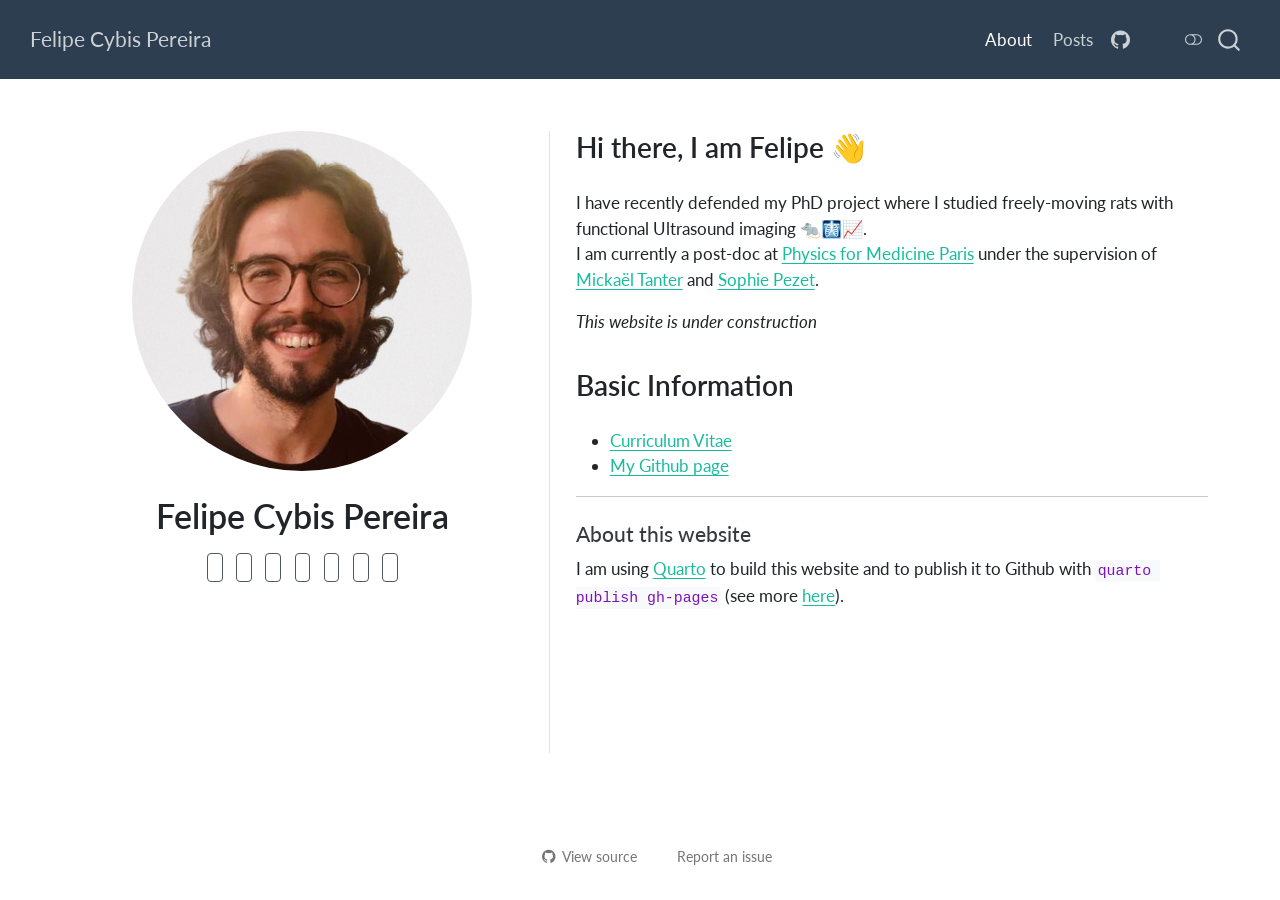
==== commit 5e2ed49d: "Built site for gh-pages" ====
--- a/index.html
+++ b/index.html
@@ -2,7 +2,7 @@
 <html xmlns="http://www.w3.org/1999/xhtml" lang="en" xml:lang="en"><head>
 
 <meta charset="utf-8">
-<meta name="generator" content="quarto-99.9.9">
+<meta name="generator" content="quarto-1.6.40">
 
 <meta name="viewport" content="width=device-width, initial-scale=1.0, user-scalable=yes">
 
@@ -30,20 +30,16 @@
 <script src="site_libs/quarto-search/fuse.min.js"></script>
 <script src="site_libs/quarto-search/quarto-search.js"></script>
 <meta name="quarto:offset" content="./">
-<script src="site_libs/quarto-html/quarto.js" type="module"></script>
-<script src="site_libs/quarto-html/tabsets/tabsets.js" type="module"></script>
-<script src="site_libs/quarto-html/axe/axe-check.js" type="module"></script>
+<script src="site_libs/quarto-html/quarto.js"></script>
 <script src="site_libs/quarto-html/popper.min.js"></script>
 <script src="site_libs/quarto-html/tippy.umd.min.js"></script>
 <link href="site_libs/quarto-html/tippy.css" rel="stylesheet">
-<link href="site_libs/quarto-html/quarto-syntax-highlighting-3aa970819e70fbc78806154e5a1fcd28.css" rel="stylesheet" class="quarto-color-scheme" id="quarto-text-highlighting-styles">
-<link href="site_libs/quarto-html/quarto-syntax-highlighting-dark-be2dad9397c9b99732ed2a04f2c65f62.css" rel="stylesheet" class="quarto-color-scheme quarto-color-alternate" id="quarto-text-highlighting-styles">
-<link href="site_libs/quarto-html/quarto-syntax-highlighting-3aa970819e70fbc78806154e5a1fcd28.css" rel="stylesheet" class="quarto-color-scheme-extra" id="quarto-text-highlighting-styles">
+<link href="site_libs/quarto-html/quarto-syntax-highlighting-549806ee2085284f45b00abea8c6df48.css" rel="stylesheet" class="quarto-color-scheme" id="quarto-text-highlighting-styles">
+<link href="site_libs/quarto-html/quarto-syntax-highlighting-dark-8ea72dc5fed832574809a9c94082fbbb.css" rel="prefetch" class="quarto-color-scheme quarto-color-alternate" id="quarto-text-highlighting-styles">
 <script src="site_libs/bootstrap/bootstrap.min.js"></script>
 <link href="site_libs/bootstrap/bootstrap-icons.css" rel="stylesheet">
-<link href="site_libs/bootstrap/bootstrap-d4e3ba913c07959953455edf16965397.min.css" rel="stylesheet" append-hash="true" class="quarto-color-scheme" id="quarto-bootstrap" data-mode="light">
-<link href="site_libs/bootstrap/bootstrap-dark-c86afd9975b7986c97a1e53c76932182.min.css" rel="stylesheet" append-hash="true" class="quarto-color-scheme quarto-color-alternate" id="quarto-bootstrap" data-mode="dark">
-<link href="site_libs/bootstrap/bootstrap-d4e3ba913c07959953455edf16965397.min.css" rel="stylesheet" append-hash="true" class="quarto-color-scheme-extra" id="quarto-bootstrap" data-mode="light">
+<link href="site_libs/bootstrap/bootstrap-87cd5c4c137eb48cdca371794a3979d3.min.css" rel="stylesheet" append-hash="true" class="quarto-color-scheme" id="quarto-bootstrap" data-mode="light">
+<link href="site_libs/bootstrap/bootstrap-dark-686b15c34b244653d4c55e362e50c6f0.min.css" rel="prefetch" append-hash="true" class="quarto-color-scheme quarto-color-alternate" id="quarto-bootstrap" data-mode="dark">
 <script src="site_libs/quarto-contrib/iconify-2.1.0/iconify-icon.min.js"></script>
 <script id="quarto-search-options" type="application/json">{
   "location": "navbar",
@@ -77,186 +73,13 @@
 <link rel="stylesheet" href="styles.css">
 </head>
 
-<body class="nav-fixed quarto-light"><script id="quarto-html-before-body" type="application/javascript">
-    const toggleBodyColorMode = (bsSheetEl) => {
-      const mode = bsSheetEl.getAttribute("data-mode");
-      const bodyEl = window.document.querySelector("body");
-      if (mode === "dark") {
-        bodyEl.classList.add("quarto-dark");
-        bodyEl.classList.remove("quarto-light");
-      } else {
-        bodyEl.classList.add("quarto-light");
-        bodyEl.classList.remove("quarto-dark");
-      }
-    }
-    const toggleBodyColorPrimary = () => {
-      const bsSheetEl = window.document.querySelector("link#quarto-bootstrap:not([rel=disabled-stylesheet])");
-      if (bsSheetEl) {
-        toggleBodyColorMode(bsSheetEl);
-      }
-    }
-    const setColorSchemeToggle = (alternate) => {
-      const toggles = window.document.querySelectorAll('.quarto-color-scheme-toggle');
-      for (let i=0; i < toggles.length; i++) {
-        const toggle = toggles[i];
-        if (toggle) {
-          if (alternate) {
-            toggle.classList.add("alternate");
-          } else {
-            toggle.classList.remove("alternate");
-          }
-        }
-      }
-    };
-    const toggleColorMode = (alternate) => {
-      // Switch the stylesheets
-      const primaryStylesheets = window.document.querySelectorAll('link.quarto-color-scheme:not(.quarto-color-alternate)');
-      const alternateStylesheets = window.document.querySelectorAll('link.quarto-color-scheme.quarto-color-alternate');
-      manageTransitions('#quarto-margin-sidebar .nav-link', false);
-      if (alternate) {
-        // note: dark is layered on light, we don't disable primary!
-        enableStylesheet(alternateStylesheets);
-        for (const sheetNode of alternateStylesheets) {
-          if (sheetNode.id === "quarto-bootstrap") {
-            toggleBodyColorMode(sheetNode);
-          }
-        }
-      } else {
-        disableStylesheet(alternateStylesheets);
-        enableStylesheet(primaryStylesheets)
-        toggleBodyColorPrimary();
-      }
-      manageTransitions('#quarto-margin-sidebar .nav-link', true);
-      // Switch the toggles
-      setColorSchemeToggle(alternate)
-      // Hack to workaround the fact that safari doesn't
-      // properly recolor the scrollbar when toggling (#1455)
-      if (navigator.userAgent.indexOf('Safari') > 0 && navigator.userAgent.indexOf('Chrome') == -1) {
-        manageTransitions("body", false);
-        window.scrollTo(0, 1);
-        setTimeout(() => {
-          window.scrollTo(0, 0);
-          manageTransitions("body", true);
-        }, 40);
-      }
-    }
-    const disableStylesheet = (stylesheets) => {
-      for (let i=0; i < stylesheets.length; i++) {
-        const stylesheet = stylesheets[i];
-        stylesheet.rel = 'disabled-stylesheet';
-      }
-    }
-    const enableStylesheet = (stylesheets) => {
-      for (let i=0; i < stylesheets.length; i++) {
-        const stylesheet = stylesheets[i];
-        if(stylesheet.rel !== 'stylesheet') { // for Chrome, which will still FOUC without this check
-          stylesheet.rel = 'stylesheet';
-        }
-      }
-    }
-    const manageTransitions = (selector, allowTransitions) => {
-      const els = window.document.querySelectorAll(selector);
-      for (let i=0; i < els.length; i++) {
-        const el = els[i];
-        if (allowTransitions) {
-          el.classList.remove('notransition');
-        } else {
-          el.classList.add('notransition');
-        }
-      }
-    }
-    const isFileUrl = () => {
-      return window.location.protocol === 'file:';
-    }
-    const hasAlternateSentinel = () => {
-      let styleSentinel = getColorSchemeSentinel();
-      if (styleSentinel !== null) {
-        return styleSentinel === "alternate";
-      } else {
-        return false;
-      }
-    }
-    const setStyleSentinel = (alternate) => {
-      const value = alternate ? "alternate" : "default";
-      if (!isFileUrl()) {
-        window.localStorage.setItem("quarto-color-scheme", value);
-      } else {
-        localAlternateSentinel = value;
-      }
-    }
-    const getColorSchemeSentinel = () => {
-      if (!isFileUrl()) {
-        const storageValue = window.localStorage.getItem("quarto-color-scheme");
-        return storageValue != null ? storageValue : localAlternateSentinel;
-      } else {
-        return localAlternateSentinel;
-      }
-    }
-    const toggleGiscusIfUsed = (isAlternate, darkModeDefault) => {
-      const baseTheme = document.querySelector('#giscus-base-theme')?.value ?? 'light';
-      const alternateTheme = document.querySelector('#giscus-alt-theme')?.value ?? 'dark';
-      let newTheme = '';
-      if(authorPrefersDark) {
-        newTheme = isAlternate ? baseTheme : alternateTheme;
-      } else {
-        newTheme = isAlternate ? alternateTheme : baseTheme;
-      }
-      const changeGiscusTheme = () => {
-        // From: https://github.com/giscus/giscus/issues/336
-        const sendMessage = (message) => {
-          const iframe = document.querySelector('iframe.giscus-frame');
-          if (!iframe) return;
-          iframe.contentWindow.postMessage({ giscus: message }, 'https://giscus.app');
-        }
-        sendMessage({
-          setConfig: {
-            theme: newTheme
-          }
-        });
-      }
-      const isGiscussLoaded = window.document.querySelector('iframe.giscus-frame') !== null;
-      if (isGiscussLoaded) {
-        changeGiscusTheme();
-      }
-    };
-    const authorPrefersDark = false;
-    const queryPrefersDark = window.matchMedia('(prefers-color-scheme: dark)');
-    const darkModeDefault = queryPrefersDark.matches;
-      document.querySelector('link#quarto-text-highlighting-styles.quarto-color-scheme-extra').rel = 'disabled-stylesheet';
-      document.querySelector('link#quarto-bootstrap.quarto-color-scheme-extra').rel = 'disabled-stylesheet';
-    let localAlternateSentinel = darkModeDefault ? 'alternate' : 'default';
-    // Dark / light mode switch
-    window.quartoToggleColorScheme = () => {
-      // Read the current dark / light value
-      let toAlternate = !hasAlternateSentinel();
-      toggleColorMode(toAlternate);
-      setStyleSentinel(toAlternate);
-      toggleGiscusIfUsed(toAlternate, darkModeDefault);
-      window.dispatchEvent(new Event('resize'));
-    };
-    queryPrefersDark.addEventListener("change", e => {
-      if(window.localStorage.getItem("quarto-color-scheme") !== null)
-        return;
-      const alternate = e.matches
-      toggleColorMode(alternate);
-      localAlternateSentinel = e.matches ? 'alternate' : 'default'; // this is used alongside local storage!
-      toggleGiscusIfUsed(alternate, darkModeDefault);
-    });
-    // Switch to dark mode if need be
-    if (hasAlternateSentinel()) {
-      toggleColorMode(true);
-    } else {
-      toggleColorMode(false);
-    }
-  </script>
+<body class="nav-fixed">
 
 <div id="quarto-search-results"></div>
   <header id="quarto-header" class="headroom fixed-top">
     <nav class="navbar navbar-expand-lg " data-bs-theme="dark">
       <div class="navbar-container container-fluid">
       <div class="navbar-brand-container mx-auto">
-    <a href="./index.html" class="navbar-brand navbar-brand-logo">
-    </a>
     <a class="navbar-brand" href="./index.html">
     <span class="navbar-title">Felipe Cybis Pereira</span>
     </a>
@@ -338,11 +161,10 @@
 </div>
   </div>
   <div class="about-contents"><main class="content column-page" id="quarto-document-content">
-
 <section id="hi-there-i-am-felipe" class="level2">
 <h2 data-anchor-id="hi-there-i-am-felipe">Hi there, I am Felipe 👋</h2>
-<p>I am currently a PhD candidate studying freely-moving rats with functional Ultrasound imaging 🐀🩻📈.<br>
-I work at <a href="https://www.physicsformedicine.espci.fr">Physics for Medicine Paris</a> under the supervision of <a href="https://www.physicsformedicine.espci.fr/tanter-mickael/">Mickaël Tanter</a> and <a href="https://www.physicsformedicine.espci.fr/pezet-sophie/">Sophie Pezet</a>.</p>
+<p>I have recently defended my PhD project where I studied freely-moving rats with functional Ultrasound imaging 🐀🩻📈.<br>
+I am currently a post-doc at <a href="https://www.physicsformedicine.espci.fr">Physics for Medicine Paris</a> under the supervision of <a href="https://www.physicsformedicine.espci.fr/tanter-mickael/">Mickaël Tanter</a> and <a href="https://www.physicsformedicine.espci.fr/pezet-sophie/">Sophie Pezet</a>.</p>
 <p><em>This website is under construction</em></p>
 </section>
 <section id="basic-information" class="level2">
@@ -363,248 +185,373 @@
 </div>
  <!-- /main -->
 <script id="quarto-html-after-body" type="application/javascript">
-  window.document.addEventListener("DOMContentLoaded", function (event) {
-    // Ensure there is a toggle, if there isn't float one in the top right
-    if (window.document.querySelector('.quarto-color-scheme-toggle') === null) {
-      const a = window.document.createElement('a');
-      a.classList.add('top-right');
-      a.classList.add('quarto-color-scheme-toggle');
-      a.href = "";
-      a.onclick = function() { try { window.quartoToggleColorScheme(); } catch {} return false; };
-      const i = window.document.createElement("i");
-      i.classList.add('bi');
-      a.appendChild(i);
-      window.document.body.appendChild(a);
-    }
-    setColorSchemeToggle(hasAlternateSentinel())
-    const isCodeAnnotation = (el) => {
-      for (const clz of el.classList) {
-        if (clz.startsWith('code-annotation-')) {                     
-          return true;
-        }
-      }
+window.document.addEventListener("DOMContentLoaded", function (event) {
+  const toggleBodyColorMode = (bsSheetEl) => {
+    const mode = bsSheetEl.getAttribute("data-mode");
+    const bodyEl = window.document.querySelector("body");
+    if (mode === "dark") {
+      bodyEl.classList.add("quarto-dark");
+      bodyEl.classList.remove("quarto-light");
+    } else {
+      bodyEl.classList.add("quarto-light");
+      bodyEl.classList.remove("quarto-dark");
+    }
+  }
+  const toggleBodyColorPrimary = () => {
+    const bsSheetEl = window.document.querySelector("link#quarto-bootstrap");
+    if (bsSheetEl) {
+      toggleBodyColorMode(bsSheetEl);
+    }
+  }
+  toggleBodyColorPrimary();  
+  const disableStylesheet = (stylesheets) => {
+    for (let i=0; i < stylesheets.length; i++) {
+      const stylesheet = stylesheets[i];
+      stylesheet.rel = 'prefetch';
+    }
+  }
+  const enableStylesheet = (stylesheets) => {
+    for (let i=0; i < stylesheets.length; i++) {
+      const stylesheet = stylesheets[i];
+      stylesheet.rel = 'stylesheet';
+    }
+  }
+  const manageTransitions = (selector, allowTransitions) => {
+    const els = window.document.querySelectorAll(selector);
+    for (let i=0; i < els.length; i++) {
+      const el = els[i];
+      if (allowTransitions) {
+        el.classList.remove('notransition');
+      } else {
+        el.classList.add('notransition');
+      }
+    }
+  }
+  const toggleGiscusIfUsed = (isAlternate, darkModeDefault) => {
+    const baseTheme = document.querySelector('#giscus-base-theme')?.value ?? 'light';
+    const alternateTheme = document.querySelector('#giscus-alt-theme')?.value ?? 'dark';
+    let newTheme = '';
+    if(darkModeDefault) {
+      newTheme = isAlternate ? baseTheme : alternateTheme;
+    } else {
+      newTheme = isAlternate ? alternateTheme : baseTheme;
+    }
+    const changeGiscusTheme = () => {
+      // From: https://github.com/giscus/giscus/issues/336
+      const sendMessage = (message) => {
+        const iframe = document.querySelector('iframe.giscus-frame');
+        if (!iframe) return;
+        iframe.contentWindow.postMessage({ giscus: message }, 'https://giscus.app');
+      }
+      sendMessage({
+        setConfig: {
+          theme: newTheme
+        }
+      });
+    }
+    const isGiscussLoaded = window.document.querySelector('iframe.giscus-frame') !== null;
+    if (isGiscussLoaded) {
+      changeGiscusTheme();
+    }
+  }
+  const toggleColorMode = (alternate) => {
+    // Switch the stylesheets
+    const alternateStylesheets = window.document.querySelectorAll('link.quarto-color-scheme.quarto-color-alternate');
+    manageTransitions('#quarto-margin-sidebar .nav-link', false);
+    if (alternate) {
+      enableStylesheet(alternateStylesheets);
+      for (const sheetNode of alternateStylesheets) {
+        if (sheetNode.id === "quarto-bootstrap") {
+          toggleBodyColorMode(sheetNode);
+        }
+      }
+    } else {
+      disableStylesheet(alternateStylesheets);
+      toggleBodyColorPrimary();
+    }
+    manageTransitions('#quarto-margin-sidebar .nav-link', true);
+    // Switch the toggles
+    const toggles = window.document.querySelectorAll('.quarto-color-scheme-toggle');
+    for (let i=0; i < toggles.length; i++) {
+      const toggle = toggles[i];
+      if (toggle) {
+        if (alternate) {
+          toggle.classList.add("alternate");     
+        } else {
+          toggle.classList.remove("alternate");
+        }
+      }
+    }
+    // Hack to workaround the fact that safari doesn't
+    // properly recolor the scrollbar when toggling (#1455)
+    if (navigator.userAgent.indexOf('Safari') > 0 && navigator.userAgent.indexOf('Chrome') == -1) {
+      manageTransitions("body", false);
+      window.scrollTo(0, 1);
+      setTimeout(() => {
+        window.scrollTo(0, 0);
+        manageTransitions("body", true);
+      }, 40);  
+    }
+  }
+  const isFileUrl = () => { 
+    return window.location.protocol === 'file:';
+  }
+  const hasAlternateSentinel = () => {  
+    let styleSentinel = getColorSchemeSentinel();
+    if (styleSentinel !== null) {
+      return styleSentinel === "alternate";
+    } else {
       return false;
     }
-    const onCopySuccess = function(e) {
-      // button target
-      const button = e.trigger;
-      // don't keep focus
-      button.blur();
-      // flash "checked"
-      button.classList.add('code-copy-button-checked');
-      var currentTitle = button.getAttribute("title");
-      button.setAttribute("title", "Copied!");
-      let tooltip;
-      if (window.bootstrap) {
-        button.setAttribute("data-bs-toggle", "tooltip");
-        button.setAttribute("data-bs-placement", "left");
-        button.setAttribute("data-bs-title", "Copied!");
-        tooltip = new bootstrap.Tooltip(button, 
-          { trigger: "manual", 
-            customClass: "code-copy-button-tooltip",
-            offset: [0, -8]});
-        tooltip.show();    
-      }
-      setTimeout(function() {
-        if (tooltip) {
-          tooltip.hide();
-          button.removeAttribute("data-bs-title");
-          button.removeAttribute("data-bs-toggle");
-          button.removeAttribute("data-bs-placement");
-        }
-        button.setAttribute("title", currentTitle);
-        button.classList.remove('code-copy-button-checked');
-      }, 1000);
-      // clear code selection
-      e.clearSelection();
-    }
-    const getTextToCopy = function(trigger) {
-        const codeEl = trigger.previousElementSibling.cloneNode(true);
-        for (const childEl of codeEl.children) {
-          if (isCodeAnnotation(childEl)) {
-            childEl.remove();
+  }
+  const setStyleSentinel = (alternate) => {
+    const value = alternate ? "alternate" : "default";
+    if (!isFileUrl()) {
+      window.localStorage.setItem("quarto-color-scheme", value);
+    } else {
+      localAlternateSentinel = value;
+    }
+  }
+  const getColorSchemeSentinel = () => {
+    if (!isFileUrl()) {
+      const storageValue = window.localStorage.getItem("quarto-color-scheme");
+      return storageValue != null ? storageValue : localAlternateSentinel;
+    } else {
+      return localAlternateSentinel;
+    }
+  }
+  const darkModeDefault = false;
+  let localAlternateSentinel = darkModeDefault ? 'alternate' : 'default';
+  // Dark / light mode switch
+  window.quartoToggleColorScheme = () => {
+    // Read the current dark / light value 
+    let toAlternate = !hasAlternateSentinel();
+    toggleColorMode(toAlternate);
+    setStyleSentinel(toAlternate);
+    toggleGiscusIfUsed(toAlternate, darkModeDefault);
+  };
+  // Ensure there is a toggle, if there isn't float one in the top right
+  if (window.document.querySelector('.quarto-color-scheme-toggle') === null) {
+    const a = window.document.createElement('a');
+    a.classList.add('top-right');
+    a.classList.add('quarto-color-scheme-toggle');
+    a.href = "";
+    a.onclick = function() { try { window.quartoToggleColorScheme(); } catch {} return false; };
+    const i = window.document.createElement("i");
+    i.classList.add('bi');
+    a.appendChild(i);
+    window.document.body.appendChild(a);
+  }
+  // Switch to dark mode if need be
+  if (hasAlternateSentinel()) {
+    toggleColorMode(true);
+  } else {
+    toggleColorMode(false);
+  }
+  const isCodeAnnotation = (el) => {
+    for (const clz of el.classList) {
+      if (clz.startsWith('code-annotation-')) {                     
+        return true;
+      }
+    }
+    return false;
+  }
+  const onCopySuccess = function(e) {
+    // button target
+    const button = e.trigger;
+    // don't keep focus
+    button.blur();
+    // flash "checked"
+    button.classList.add('code-copy-button-checked');
+    var currentTitle = button.getAttribute("title");
+    button.setAttribute("title", "Copied!");
+    let tooltip;
+    if (window.bootstrap) {
+      button.setAttribute("data-bs-toggle", "tooltip");
+      button.setAttribute("data-bs-placement", "left");
+      button.setAttribute("data-bs-title", "Copied!");
+      tooltip = new bootstrap.Tooltip(button, 
+        { trigger: "manual", 
+          customClass: "code-copy-button-tooltip",
+          offset: [0, -8]});
+      tooltip.show();    
+    }
+    setTimeout(function() {
+      if (tooltip) {
+        tooltip.hide();
+        button.removeAttribute("data-bs-title");
+        button.removeAttribute("data-bs-toggle");
+        button.removeAttribute("data-bs-placement");
+      }
+      button.setAttribute("title", currentTitle);
+      button.classList.remove('code-copy-button-checked');
+    }, 1000);
+    // clear code selection
+    e.clearSelection();
+  }
+  const getTextToCopy = function(trigger) {
+      const codeEl = trigger.previousElementSibling.cloneNode(true);
+      for (const childEl of codeEl.children) {
+        if (isCodeAnnotation(childEl)) {
+          childEl.remove();
+        }
+      }
+      return codeEl.innerText;
+  }
+  const clipboard = new window.ClipboardJS('.code-copy-button:not([data-in-quarto-modal])', {
+    text: getTextToCopy
+  });
+  clipboard.on('success', onCopySuccess);
+  if (window.document.getElementById('quarto-embedded-source-code-modal')) {
+    const clipboardModal = new window.ClipboardJS('.code-copy-button[data-in-quarto-modal]', {
+      text: getTextToCopy,
+      container: window.document.getElementById('quarto-embedded-source-code-modal')
+    });
+    clipboardModal.on('success', onCopySuccess);
+  }
+    var localhostRegex = new RegExp(/^(?:http|https):\/\/localhost\:?[0-9]*\//);
+    var mailtoRegex = new RegExp(/^mailto:/);
+      var filterRegex = new RegExp("https:\/\/FelipeCybis\.github\.io\/felipecybis\.github\.io\/");
+    var isInternal = (href) => {
+        return filterRegex.test(href) || localhostRegex.test(href) || mailtoRegex.test(href);
+    }
+    // Inspect non-navigation links and adorn them if external
+ 	var links = window.document.querySelectorAll('a[href]:not(.nav-link):not(.navbar-brand):not(.toc-action):not(.sidebar-link):not(.sidebar-item-toggle):not(.pagination-link):not(.no-external):not([aria-hidden]):not(.dropdown-item):not(.quarto-navigation-tool):not(.about-link)');
+    for (var i=0; i<links.length; i++) {
+      const link = links[i];
+      if (!isInternal(link.href)) {
+        // undo the damage that might have been done by quarto-nav.js in the case of
+        // links that we want to consider external
+        if (link.dataset.originalHref !== undefined) {
+          link.href = link.dataset.originalHref;
+        }
+      }
+    }
+  function tippyHover(el, contentFn, onTriggerFn, onUntriggerFn) {
+    const config = {
+      allowHTML: true,
+      maxWidth: 500,
+      delay: 100,
+      arrow: false,
+      appendTo: function(el) {
+          return el.parentElement;
+      },
+      interactive: true,
+      interactiveBorder: 10,
+      theme: 'quarto',
+      placement: 'bottom-start',
+    };
+    if (contentFn) {
+      config.content = contentFn;
+    }
+    if (onTriggerFn) {
+      config.onTrigger = onTriggerFn;
+    }
+    if (onUntriggerFn) {
+      config.onUntrigger = onUntriggerFn;
+    }
+    window.tippy(el, config); 
+  }
+  const noterefs = window.document.querySelectorAll('a[role="doc-noteref"]');
+  for (var i=0; i<noterefs.length; i++) {
+    const ref = noterefs[i];
+    tippyHover(ref, function() {
+      // use id or data attribute instead here
+      let href = ref.getAttribute('data-footnote-href') || ref.getAttribute('href');
+      try { href = new URL(href).hash; } catch {}
+      const id = href.replace(/^#\/?/, "");
+      const note = window.document.getElementById(id);
+      if (note) {
+        return note.innerHTML;
+      } else {
+        return "";
+      }
+    });
+  }
+  const xrefs = window.document.querySelectorAll('a.quarto-xref');
+  const processXRef = (id, note) => {
+    // Strip column container classes
+    const stripColumnClz = (el) => {
+      el.classList.remove("page-full", "page-columns");
+      if (el.children) {
+        for (const child of el.children) {
+          stripColumnClz(child);
+        }
+      }
+    }
+    stripColumnClz(note)
+    if (id === null || id.startsWith('sec-')) {
+      // Special case sections, only their first couple elements
+      const container = document.createElement("div");
+      if (note.children && note.children.length > 2) {
+        container.appendChild(note.children[0].cloneNode(true));
+        for (let i = 1; i < note.children.length; i++) {
+          const child = note.children[i];
+          if (child.tagName === "P" && child.innerText === "") {
+            continue;
+          } else {
+            container.appendChild(child.cloneNode(true));
+            break;
           }
         }
-        return codeEl.innerText;
-    }
-    const clipboard = new window.ClipboardJS('.code-copy-button:not([data-in-quarto-modal])', {
-      text: getTextToCopy
-    });
-    clipboard.on('success', onCopySuccess);
-    if (window.document.getElementById('quarto-embedded-source-code-modal')) {
-      const clipboardModal = new window.ClipboardJS('.code-copy-button[data-in-quarto-modal]', {
-        text: getTextToCopy,
-        container: window.document.getElementById('quarto-embedded-source-code-modal')
-      });
-      clipboardModal.on('success', onCopySuccess);
-    }
-      var localhostRegex = new RegExp(/^(?:http|https):\/\/localhost\:?[0-9]*\//);
-      var mailtoRegex = new RegExp(/^mailto:/);
-        var filterRegex = new RegExp("https:\/\/FelipeCybis\.github\.io\/felipecybis\.github\.io\/");
-      var isInternal = (href) => {
-          return filterRegex.test(href) || localhostRegex.test(href) || mailtoRegex.test(href);
-      }
-      // Inspect non-navigation links and adorn them if external
-     var links = window.document.querySelectorAll('a[href]:not(.nav-link):not(.navbar-brand):not(.toc-action):not(.sidebar-link):not(.sidebar-item-toggle):not(.pagination-link):not(.no-external):not([aria-hidden]):not(.dropdown-item):not(.quarto-navigation-tool):not(.about-link)');
-      for (var i=0; i<links.length; i++) {
-        const link = links[i];
-        if (!isInternal(link.href)) {
-          // undo the damage that might have been done by quarto-nav.js in the case of
-          // links that we want to consider external
-          if (link.dataset.originalHref !== undefined) {
-            link.href = link.dataset.originalHref;
-          }
-        }
-      }
-    function tippyHover(el, contentFn, onTriggerFn, onUntriggerFn) {
-      const config = {
-        allowHTML: true,
-        maxWidth: 500,
-        delay: 100,
-        arrow: false,
-        appendTo: function(el) {
-            return el.parentElement;
-        },
-        interactive: true,
-        interactiveBorder: 10,
-        theme: 'quarto',
-        placement: 'bottom-start',
-      };
-      if (contentFn) {
-        config.content = contentFn;
-      }
-      if (onTriggerFn) {
-        config.onTrigger = onTriggerFn;
-      }
-      if (onUntriggerFn) {
-        config.onUntrigger = onUntriggerFn;
-      }
-      window.tippy(el, config); 
-    }
-    const noterefs = window.document.querySelectorAll('a[role="doc-noteref"]');
-    for (var i=0; i<noterefs.length; i++) {
-      const ref = noterefs[i];
-      tippyHover(ref, function() {
-        // use id or data attribute instead here
-        let href = ref.getAttribute('data-footnote-href') || ref.getAttribute('href');
-        try { href = new URL(href).hash; } catch {}
-        const id = href.replace(/^#\/?/, "");
-        const note = window.document.getElementById(id);
-        if (note) {
-          return note.innerHTML;
-        } else {
-          return "";
-        }
-      });
-    }
-    const xrefs = window.document.querySelectorAll('a.quarto-xref');
-    const processXRef = (id, note) => {
-      // Strip column container classes
-      const stripColumnClz = (el) => {
-        el.classList.remove("page-full", "page-columns");
-        if (el.children) {
-          for (const child of el.children) {
-            stripColumnClz(child);
-          }
-        }
-      }
-      stripColumnClz(note)
-      if (id === null || id.startsWith('sec-')) {
-        // Special case sections, only their first couple elements
-        const container = document.createElement("div");
-        if (note.children && note.children.length > 2) {
-          container.appendChild(note.children[0].cloneNode(true));
-          for (let i = 1; i < note.children.length; i++) {
-            const child = note.children[i];
-            if (child.tagName === "P" && child.innerText === "") {
-              continue;
-            } else {
-              container.appendChild(child.cloneNode(true));
-              break;
-            }
-          }
-          if (window.Quarto?.typesetMath) {
-            window.Quarto.typesetMath(container);
-          }
-          return container.innerHTML
-        } else {
-          if (window.Quarto?.typesetMath) {
-            window.Quarto.typesetMath(note);
-          }
-          return note.innerHTML;
-        }
+        if (window.Quarto?.typesetMath) {
+          window.Quarto.typesetMath(container);
+        }
+        return container.innerHTML
       } else {
-        // Remove any anchor links if they are present
-        const anchorLink = note.querySelector('a.anchorjs-link');
-        if (anchorLink) {
-          anchorLink.remove();
-        }
         if (window.Quarto?.typesetMath) {
           window.Quarto.typesetMath(note);
         }
-        if (note.classList.contains("callout")) {
-          return note.outerHTML;
-        } else {
-          return note.innerHTML;
-        }
-      }
-    }
-    for (var i=0; i<xrefs.length; i++) {
-      const xref = xrefs[i];
-      tippyHover(xref, undefined, function(instance) {
-        instance.disable();
-        let url = xref.getAttribute('href');
-        let hash = undefined; 
-        if (url.startsWith('#')) {
-          hash = url;
-        } else {
-          try { hash = new URL(url).hash; } catch {}
-        }
-        if (hash) {
-          const id = hash.replace(/^#\/?/, "");
-          const note = window.document.getElementById(id);
-          if (note !== null) {
-            try {
-              const html = processXRef(id, note.cloneNode(true));
-              instance.setContent(html);
-            } finally {
-              instance.enable();
-              instance.show();
-            }
-          } else {
-            // See if we can fetch this
-            fetch(url.split('#')[0])
-            .then(res => res.text())
-            .then(html => {
-              const parser = new DOMParser();
-              const htmlDoc = parser.parseFromString(html, "text/html");
-              const note = htmlDoc.getElementById(id);
-              if (note !== null) {
-                const html = processXRef(id, note);
-                instance.setContent(html);
-              } 
-            }).finally(() => {
-              instance.enable();
-              instance.show();
-            });
+        return note.innerHTML;
+      }
+    } else {
+      // Remove any anchor links if they are present
+      const anchorLink = note.querySelector('a.anchorjs-link');
+      if (anchorLink) {
+        anchorLink.remove();
+      }
+      if (window.Quarto?.typesetMath) {
+        window.Quarto.typesetMath(note);
+      }
+      if (note.classList.contains("callout")) {
+        return note.outerHTML;
+      } else {
+        return note.innerHTML;
+      }
+    }
+  }
+  for (var i=0; i<xrefs.length; i++) {
+    const xref = xrefs[i];
+    tippyHover(xref, undefined, function(instance) {
+      instance.disable();
+      let url = xref.getAttribute('href');
+      let hash = undefined; 
+      if (url.startsWith('#')) {
+        hash = url;
+      } else {
+        try { hash = new URL(url).hash; } catch {}
+      }
+      if (hash) {
+        const id = hash.replace(/^#\/?/, "");
+        const note = window.document.getElementById(id);
+        if (note !== null) {
+          try {
+            const html = processXRef(id, note.cloneNode(true));
+            instance.setContent(html);
+          } finally {
+            instance.enable();
+            instance.show();
           }
         } else {
-          // See if we can fetch a full url (with no hash to target)
-          // This is a special case and we should probably do some content thinning / targeting
-          fetch(url)
+          // See if we can fetch this
+          fetch(url.split('#')[0])
           .then(res => res.text())
           .then(html => {
             const parser = new DOMParser();
             const htmlDoc = parser.parseFromString(html, "text/html");
-            const note = htmlDoc.querySelector('main.content');
+            const note = htmlDoc.getElementById(id);
             if (note !== null) {
-              // This should only happen for chapter cross references
-              // (since there is no id in the URL)
-              // remove the first header
-              if (note.children.length > 0 && note.children[0].tagName === "HEADER") {
-                note.children[0].remove();
-              }
-              const html = processXRef(null, note);
+              const html = processXRef(id, note);
               instance.setContent(html);
             } 
           }).finally(() => {
@@ -612,161 +559,185 @@
             instance.show();
           });
         }
-      }, function(instance) {
+      } else {
+        // See if we can fetch a full url (with no hash to target)
+        // This is a special case and we should probably do some content thinning / targeting
+        fetch(url)
+        .then(res => res.text())
+        .then(html => {
+          const parser = new DOMParser();
+          const htmlDoc = parser.parseFromString(html, "text/html");
+          const note = htmlDoc.querySelector('main.content');
+          if (note !== null) {
+            // This should only happen for chapter cross references
+            // (since there is no id in the URL)
+            // remove the first header
+            if (note.children.length > 0 && note.children[0].tagName === "HEADER") {
+              note.children[0].remove();
+            }
+            const html = processXRef(null, note);
+            instance.setContent(html);
+          } 
+        }).finally(() => {
+          instance.enable();
+          instance.show();
+        });
+      }
+    }, function(instance) {
+    });
+  }
+      let selectedAnnoteEl;
+      const selectorForAnnotation = ( cell, annotation) => {
+        let cellAttr = 'data-code-cell="' + cell + '"';
+        let lineAttr = 'data-code-annotation="' +  annotation + '"';
+        const selector = 'span[' + cellAttr + '][' + lineAttr + ']';
+        return selector;
+      }
+      const selectCodeLines = (annoteEl) => {
+        const doc = window.document;
+        const targetCell = annoteEl.getAttribute("data-target-cell");
+        const targetAnnotation = annoteEl.getAttribute("data-target-annotation");
+        const annoteSpan = window.document.querySelector(selectorForAnnotation(targetCell, targetAnnotation));
+        const lines = annoteSpan.getAttribute("data-code-lines").split(",");
+        const lineIds = lines.map((line) => {
+          return targetCell + "-" + line;
+        })
+        let top = null;
+        let height = null;
+        let parent = null;
+        if (lineIds.length > 0) {
+            //compute the position of the single el (top and bottom and make a div)
+            const el = window.document.getElementById(lineIds[0]);
+            top = el.offsetTop;
+            height = el.offsetHeight;
+            parent = el.parentElement.parentElement;
+          if (lineIds.length > 1) {
+            const lastEl = window.document.getElementById(lineIds[lineIds.length - 1]);
+            const bottom = lastEl.offsetTop + lastEl.offsetHeight;
+            height = bottom - top;
+          }
+          if (top !== null && height !== null && parent !== null) {
+            // cook up a div (if necessary) and position it 
+            let div = window.document.getElementById("code-annotation-line-highlight");
+            if (div === null) {
+              div = window.document.createElement("div");
+              div.setAttribute("id", "code-annotation-line-highlight");
+              div.style.position = 'absolute';
+              parent.appendChild(div);
+            }
+            div.style.top = top - 2 + "px";
+            div.style.height = height + 4 + "px";
+            div.style.left = 0;
+            let gutterDiv = window.document.getElementById("code-annotation-line-highlight-gutter");
+            if (gutterDiv === null) {
+              gutterDiv = window.document.createElement("div");
+              gutterDiv.setAttribute("id", "code-annotation-line-highlight-gutter");
+              gutterDiv.style.position = 'absolute';
+              const codeCell = window.document.getElementById(targetCell);
+              const gutter = codeCell.querySelector('.code-annotation-gutter');
+              gutter.appendChild(gutterDiv);
+            }
+            gutterDiv.style.top = top - 2 + "px";
+            gutterDiv.style.height = height + 4 + "px";
+          }
+          selectedAnnoteEl = annoteEl;
+        }
+      };
+      const unselectCodeLines = () => {
+        const elementsIds = ["code-annotation-line-highlight", "code-annotation-line-highlight-gutter"];
+        elementsIds.forEach((elId) => {
+          const div = window.document.getElementById(elId);
+          if (div) {
+            div.remove();
+          }
+        });
+        selectedAnnoteEl = undefined;
+      };
+        // Handle positioning of the toggle
+    window.addEventListener(
+      "resize",
+      throttle(() => {
+        elRect = undefined;
+        if (selectedAnnoteEl) {
+          selectCodeLines(selectedAnnoteEl);
+        }
+      }, 10)
+    );
+    function throttle(fn, ms) {
+    let throttle = false;
+    let timer;
+      return (...args) => {
+        if(!throttle) { // first call gets through
+            fn.apply(this, args);
+            throttle = true;
+        } else { // all the others get throttled
+            if(timer) clearTimeout(timer); // cancel #2
+            timer = setTimeout(() => {
+              fn.apply(this, args);
+              timer = throttle = false;
+            }, ms);
+        }
+      };
+    }
+      // Attach click handler to the DT
+      const annoteDls = window.document.querySelectorAll('dt[data-target-cell]');
+      for (const annoteDlNode of annoteDls) {
+        annoteDlNode.addEventListener('click', (event) => {
+          const clickedEl = event.target;
+          if (clickedEl !== selectedAnnoteEl) {
+            unselectCodeLines();
+            const activeEl = window.document.querySelector('dt[data-target-cell].code-annotation-active');
+            if (activeEl) {
+              activeEl.classList.remove('code-annotation-active');
+            }
+            selectCodeLines(clickedEl);
+            clickedEl.classList.add('code-annotation-active');
+          } else {
+            // Unselect the line
+            unselectCodeLines();
+            clickedEl.classList.remove('code-annotation-active');
+          }
+        });
+      }
+  const findCites = (el) => {
+    const parentEl = el.parentElement;
+    if (parentEl) {
+      const cites = parentEl.dataset.cites;
+      if (cites) {
+        return {
+          el,
+          cites: cites.split(' ')
+        };
+      } else {
+        return findCites(el.parentElement)
+      }
+    } else {
+      return undefined;
+    }
+  };
+  var bibliorefs = window.document.querySelectorAll('a[role="doc-biblioref"]');
+  for (var i=0; i<bibliorefs.length; i++) {
+    const ref = bibliorefs[i];
+    const citeInfo = findCites(ref);
+    if (citeInfo) {
+      tippyHover(citeInfo.el, function() {
+        var popup = window.document.createElement('div');
+        citeInfo.cites.forEach(function(cite) {
+          var citeDiv = window.document.createElement('div');
+          citeDiv.classList.add('hanging-indent');
+          citeDiv.classList.add('csl-entry');
+          var biblioDiv = window.document.getElementById('ref-' + cite);
+          if (biblioDiv) {
+            citeDiv.innerHTML = biblioDiv.innerHTML;
+          }
+          popup.appendChild(citeDiv);
+        });
+        return popup.innerHTML;
       });
     }
-        let selectedAnnoteEl;
-        const selectorForAnnotation = ( cell, annotation) => {
-          let cellAttr = 'data-code-cell="' + cell + '"';
-          let lineAttr = 'data-code-annotation="' +  annotation + '"';
-          const selector = 'span[' + cellAttr + '][' + lineAttr + ']';
-          return selector;
-        }
-        const selectCodeLines = (annoteEl) => {
-          const doc = window.document;
-          const targetCell = annoteEl.getAttribute("data-target-cell");
-          const targetAnnotation = annoteEl.getAttribute("data-target-annotation");
-          const annoteSpan = window.document.querySelector(selectorForAnnotation(targetCell, targetAnnotation));
-          const lines = annoteSpan.getAttribute("data-code-lines").split(",");
-          const lineIds = lines.map((line) => {
-            return targetCell + "-" + line;
-          })
-          let top = null;
-          let height = null;
-          let parent = null;
-          if (lineIds.length > 0) {
-              //compute the position of the single el (top and bottom and make a div)
-              const el = window.document.getElementById(lineIds[0]);
-              top = el.offsetTop;
-              height = el.offsetHeight;
-              parent = el.parentElement.parentElement;
-            if (lineIds.length > 1) {
-              const lastEl = window.document.getElementById(lineIds[lineIds.length - 1]);
-              const bottom = lastEl.offsetTop + lastEl.offsetHeight;
-              height = bottom - top;
-            }
-            if (top !== null && height !== null && parent !== null) {
-              // cook up a div (if necessary) and position it 
-              let div = window.document.getElementById("code-annotation-line-highlight");
-              if (div === null) {
-                div = window.document.createElement("div");
-                div.setAttribute("id", "code-annotation-line-highlight");
-                div.style.position = 'absolute';
-                parent.appendChild(div);
-              }
-              div.style.top = top - 2 + "px";
-              div.style.height = height + 4 + "px";
-              div.style.left = 0;
-              let gutterDiv = window.document.getElementById("code-annotation-line-highlight-gutter");
-              if (gutterDiv === null) {
-                gutterDiv = window.document.createElement("div");
-                gutterDiv.setAttribute("id", "code-annotation-line-highlight-gutter");
-                gutterDiv.style.position = 'absolute';
-                const codeCell = window.document.getElementById(targetCell);
-                const gutter = codeCell.querySelector('.code-annotation-gutter');
-                gutter.appendChild(gutterDiv);
-              }
-              gutterDiv.style.top = top - 2 + "px";
-              gutterDiv.style.height = height + 4 + "px";
-            }
-            selectedAnnoteEl = annoteEl;
-          }
-        };
-        const unselectCodeLines = () => {
-          const elementsIds = ["code-annotation-line-highlight", "code-annotation-line-highlight-gutter"];
-          elementsIds.forEach((elId) => {
-            const div = window.document.getElementById(elId);
-            if (div) {
-              div.remove();
-            }
-          });
-          selectedAnnoteEl = undefined;
-        };
-          // Handle positioning of the toggle
-      window.addEventListener(
-        "resize",
-        throttle(() => {
-          elRect = undefined;
-          if (selectedAnnoteEl) {
-            selectCodeLines(selectedAnnoteEl);
-          }
-        }, 10)
-      );
-      function throttle(fn, ms) {
-      let throttle = false;
-      let timer;
-        return (...args) => {
-          if(!throttle) { // first call gets through
-              fn.apply(this, args);
-              throttle = true;
-          } else { // all the others get throttled
-              if(timer) clearTimeout(timer); // cancel #2
-              timer = setTimeout(() => {
-                fn.apply(this, args);
-                timer = throttle = false;
-              }, ms);
-          }
-        };
-      }
-        // Attach click handler to the DT
-        const annoteDls = window.document.querySelectorAll('dt[data-target-cell]');
-        for (const annoteDlNode of annoteDls) {
-          annoteDlNode.addEventListener('click', (event) => {
-            const clickedEl = event.target;
-            if (clickedEl !== selectedAnnoteEl) {
-              unselectCodeLines();
-              const activeEl = window.document.querySelector('dt[data-target-cell].code-annotation-active');
-              if (activeEl) {
-                activeEl.classList.remove('code-annotation-active');
-              }
-              selectCodeLines(clickedEl);
-              clickedEl.classList.add('code-annotation-active');
-            } else {
-              // Unselect the line
-              unselectCodeLines();
-              clickedEl.classList.remove('code-annotation-active');
-            }
-          });
-        }
-    const findCites = (el) => {
-      const parentEl = el.parentElement;
-      if (parentEl) {
-        const cites = parentEl.dataset.cites;
-        if (cites) {
-          return {
-            el,
-            cites: cites.split(' ')
-          };
-        } else {
-          return findCites(el.parentElement)
-        }
-      } else {
-        return undefined;
-      }
-    };
-    var bibliorefs = window.document.querySelectorAll('a[role="doc-biblioref"]');
-    for (var i=0; i<bibliorefs.length; i++) {
-      const ref = bibliorefs[i];
-      const citeInfo = findCites(ref);
-      if (citeInfo) {
-        tippyHover(citeInfo.el, function() {
-          var popup = window.document.createElement('div');
-          citeInfo.cites.forEach(function(cite) {
-            var citeDiv = window.document.createElement('div');
-            citeDiv.classList.add('hanging-indent');
-            citeDiv.classList.add('csl-entry');
-            var biblioDiv = window.document.getElementById('ref-' + cite);
-            if (biblioDiv) {
-              citeDiv.innerHTML = biblioDiv.innerHTML;
-            }
-            popup.appendChild(citeDiv);
-          });
-          return popup.innerHTML;
-        });
-      }
-    }
-  });
-  </script>
+  }
+});
+</script>
 </div> <!-- /content -->
 
 
--- a/site_libs/quarto-html/quarto-syntax-highlighting-549806ee2085284f45b00abea8c6df48.css
+++ b/site_libs/quarto-html/quarto-syntax-highlighting-549806ee2085284f45b00abea8c6df48.css
@@ -0,0 +1,205 @@
+/* quarto syntax highlight colors */
+:root {
+  --quarto-hl-ot-color: #003B4F;
+  --quarto-hl-at-color: #657422;
+  --quarto-hl-ss-color: #20794D;
+  --quarto-hl-an-color: #5E5E5E;
+  --quarto-hl-fu-color: #4758AB;
+  --quarto-hl-st-color: #20794D;
+  --quarto-hl-cf-color: #003B4F;
+  --quarto-hl-op-color: #5E5E5E;
+  --quarto-hl-er-color: #AD0000;
+  --quarto-hl-bn-color: #AD0000;
+  --quarto-hl-al-color: #AD0000;
+  --quarto-hl-va-color: #111111;
+  --quarto-hl-bu-color: inherit;
+  --quarto-hl-ex-color: inherit;
+  --quarto-hl-pp-color: #AD0000;
+  --quarto-hl-in-color: #5E5E5E;
+  --quarto-hl-vs-color: #20794D;
+  --quarto-hl-wa-color: #5E5E5E;
+  --quarto-hl-do-color: #5E5E5E;
+  --quarto-hl-im-color: #00769E;
+  --quarto-hl-ch-color: #20794D;
+  --quarto-hl-dt-color: #AD0000;
+  --quarto-hl-fl-color: #AD0000;
+  --quarto-hl-co-color: #5E5E5E;
+  --quarto-hl-cv-color: #5E5E5E;
+  --quarto-hl-cn-color: #8f5902;
+  --quarto-hl-sc-color: #5E5E5E;
+  --quarto-hl-dv-color: #AD0000;
+  --quarto-hl-kw-color: #003B4F;
+}
+
+/* other quarto variables */
+:root {
+  --quarto-font-monospace: SFMono-Regular, Menlo, Monaco, Consolas, "Liberation Mono", "Courier New", monospace;
+}
+
+pre > code.sourceCode > span {
+  color: #003B4F;
+}
+
+code span {
+  color: #003B4F;
+}
+
+code.sourceCode > span {
+  color: #003B4F;
+}
+
+div.sourceCode,
+div.sourceCode pre.sourceCode {
+  color: #003B4F;
+}
+
+code span.ot {
+  color: #003B4F;
+  font-style: inherit;
+}
+
+code span.at {
+  color: #657422;
+  font-style: inherit;
+}
+
+code span.ss {
+  color: #20794D;
+  font-style: inherit;
+}
+
+code span.an {
+  color: #5E5E5E;
+  font-style: inherit;
+}
+
+code span.fu {
+  color: #4758AB;
+  font-style: inherit;
+}
+
+code span.st {
+  color: #20794D;
+  font-style: inherit;
+}
+
+code span.cf {
+  color: #003B4F;
+  font-weight: bold;
+  font-style: inherit;
+}
+
+code span.op {
+  color: #5E5E5E;
+  font-style: inherit;
+}
+
+code span.er {
+  color: #AD0000;
+  font-style: inherit;
+}
+
+code span.bn {
+  color: #AD0000;
+  font-style: inherit;
+}
+
+code span.al {
+  color: #AD0000;
+  font-style: inherit;
+}
+
+code span.va {
+  color: #111111;
+  font-style: inherit;
+}
+
+code span.bu {
+  font-style: inherit;
+}
+
+code span.ex {
+  font-style: inherit;
+}
+
+code span.pp {
+  color: #AD0000;
+  font-style: inherit;
+}
+
+code span.in {
+  color: #5E5E5E;
+  font-style: inherit;
+}
+
+code span.vs {
+  color: #20794D;
+  font-style: inherit;
+}
+
+code span.wa {
+  color: #5E5E5E;
+  font-style: italic;
+}
+
+code span.do {
+  color: #5E5E5E;
+  font-style: italic;
+}
+
+code span.im {
+  color: #00769E;
+  font-style: inherit;
+}
+
+code span.ch {
+  color: #20794D;
+  font-style: inherit;
+}
+
+code span.dt {
+  color: #AD0000;
+  font-style: inherit;
+}
+
+code span.fl {
+  color: #AD0000;
+  font-style: inherit;
+}
+
+code span.co {
+  color: #5E5E5E;
+  font-style: inherit;
+}
+
+code span.cv {
+  color: #5E5E5E;
+  font-style: italic;
+}
+
+code span.cn {
+  color: #8f5902;
+  font-style: inherit;
+}
+
+code span.sc {
+  color: #5E5E5E;
+  font-style: inherit;
+}
+
+code span.dv {
+  color: #AD0000;
+  font-style: inherit;
+}
+
+code span.kw {
+  color: #003B4F;
+  font-weight: bold;
+  font-style: inherit;
+}
+
+.prevent-inlining {
+  content: "</";
+}
+
+/*# sourceMappingURL=ae99138f4fbc2fb4c9f5e5cd69c22459.css.map */
--- a/site_libs/quarto-html/quarto-syntax-highlighting-dark-8ea72dc5fed832574809a9c94082fbbb.css
+++ b/site_libs/quarto-html/quarto-syntax-highlighting-dark-8ea72dc5fed832574809a9c94082fbbb.css
@@ -0,0 +1,189 @@
+/* quarto syntax highlight colors */
+:root {
+  --quarto-hl-al-color: #f07178;
+  --quarto-hl-an-color: #d4d0ab;
+  --quarto-hl-at-color: #00e0e0;
+  --quarto-hl-bn-color: #d4d0ab;
+  --quarto-hl-bu-color: #abe338;
+  --quarto-hl-ch-color: #abe338;
+  --quarto-hl-co-color: #f8f8f2;
+  --quarto-hl-cv-color: #ffd700;
+  --quarto-hl-cn-color: #ffd700;
+  --quarto-hl-cf-color: #ffa07a;
+  --quarto-hl-dt-color: #ffa07a;
+  --quarto-hl-dv-color: #d4d0ab;
+  --quarto-hl-do-color: #f8f8f2;
+  --quarto-hl-er-color: #f07178;
+  --quarto-hl-ex-color: #00e0e0;
+  --quarto-hl-fl-color: #d4d0ab;
+  --quarto-hl-fu-color: #ffa07a;
+  --quarto-hl-im-color: #abe338;
+  --quarto-hl-in-color: #d4d0ab;
+  --quarto-hl-kw-color: #ffa07a;
+  --quarto-hl-op-color: #ffa07a;
+  --quarto-hl-ot-color: #00e0e0;
+  --quarto-hl-pp-color: #dcc6e0;
+  --quarto-hl-re-color: #00e0e0;
+  --quarto-hl-sc-color: #abe338;
+  --quarto-hl-ss-color: #abe338;
+  --quarto-hl-st-color: #abe338;
+  --quarto-hl-va-color: #00e0e0;
+  --quarto-hl-vs-color: #abe338;
+  --quarto-hl-wa-color: #dcc6e0;
+}
+
+/* other quarto variables */
+:root {
+  --quarto-font-monospace: SFMono-Regular, Menlo, Monaco, Consolas, "Liberation Mono", "Courier New", monospace;
+}
+
+code span.al {
+  background-color: #2a0f15;
+  font-weight: bold;
+  color: #f07178;
+}
+
+code span.an {
+  color: #d4d0ab;
+}
+
+code span.at {
+  color: #00e0e0;
+}
+
+code span.bn {
+  color: #d4d0ab;
+}
+
+code span.bu {
+  color: #abe338;
+}
+
+code span.ch {
+  color: #abe338;
+}
+
+code span.co {
+  font-style: italic;
+  color: #f8f8f2;
+}
+
+code span.cv {
+  color: #ffd700;
+}
+
+code span.cn {
+  color: #ffd700;
+}
+
+code span.cf {
+  font-weight: bold;
+  color: #ffa07a;
+}
+
+code span.dt {
+  color: #ffa07a;
+}
+
+code span.dv {
+  color: #d4d0ab;
+}
+
+code span.do {
+  color: #f8f8f2;
+}
+
+code span.er {
+  color: #f07178;
+  text-decoration: underline;
+}
+
+code span.ex {
+  font-weight: bold;
+  color: #00e0e0;
+}
+
+code span.fl {
+  color: #d4d0ab;
+}
+
+code span.fu {
+  color: #ffa07a;
+}
+
+code span.im {
+  color: #abe338;
+}
+
+code span.in {
+  color: #d4d0ab;
+}
+
+code span.kw {
+  font-weight: bold;
+  color: #ffa07a;
+}
+
+pre > code.sourceCode > span {
+  color: #f8f8f2;
+}
+
+code span {
+  color: #f8f8f2;
+}
+
+code.sourceCode > span {
+  color: #f8f8f2;
+}
+
+div.sourceCode,
+div.sourceCode pre.sourceCode {
+  color: #f8f8f2;
+}
+
+code span.op {
+  color: #ffa07a;
+}
+
+code span.ot {
+  color: #00e0e0;
+}
+
+code span.pp {
+  color: #dcc6e0;
+}
+
+code span.re {
+  background-color: #f8f8f2;
+  color: #00e0e0;
+}
+
+code span.sc {
+  color: #abe338;
+}
+
+code span.ss {
+  color: #abe338;
+}
+
+code span.st {
+  color: #abe338;
+}
+
+code span.va {
+  color: #00e0e0;
+}
+
+code span.vs {
+  color: #abe338;
+}
+
+code span.wa {
+  color: #dcc6e0;
+}
+
+.prevent-inlining {
+  content: "</";
+}
+
+/*# sourceMappingURL=74548907a2aa49896d8738a3cf5e8124.css.map */
